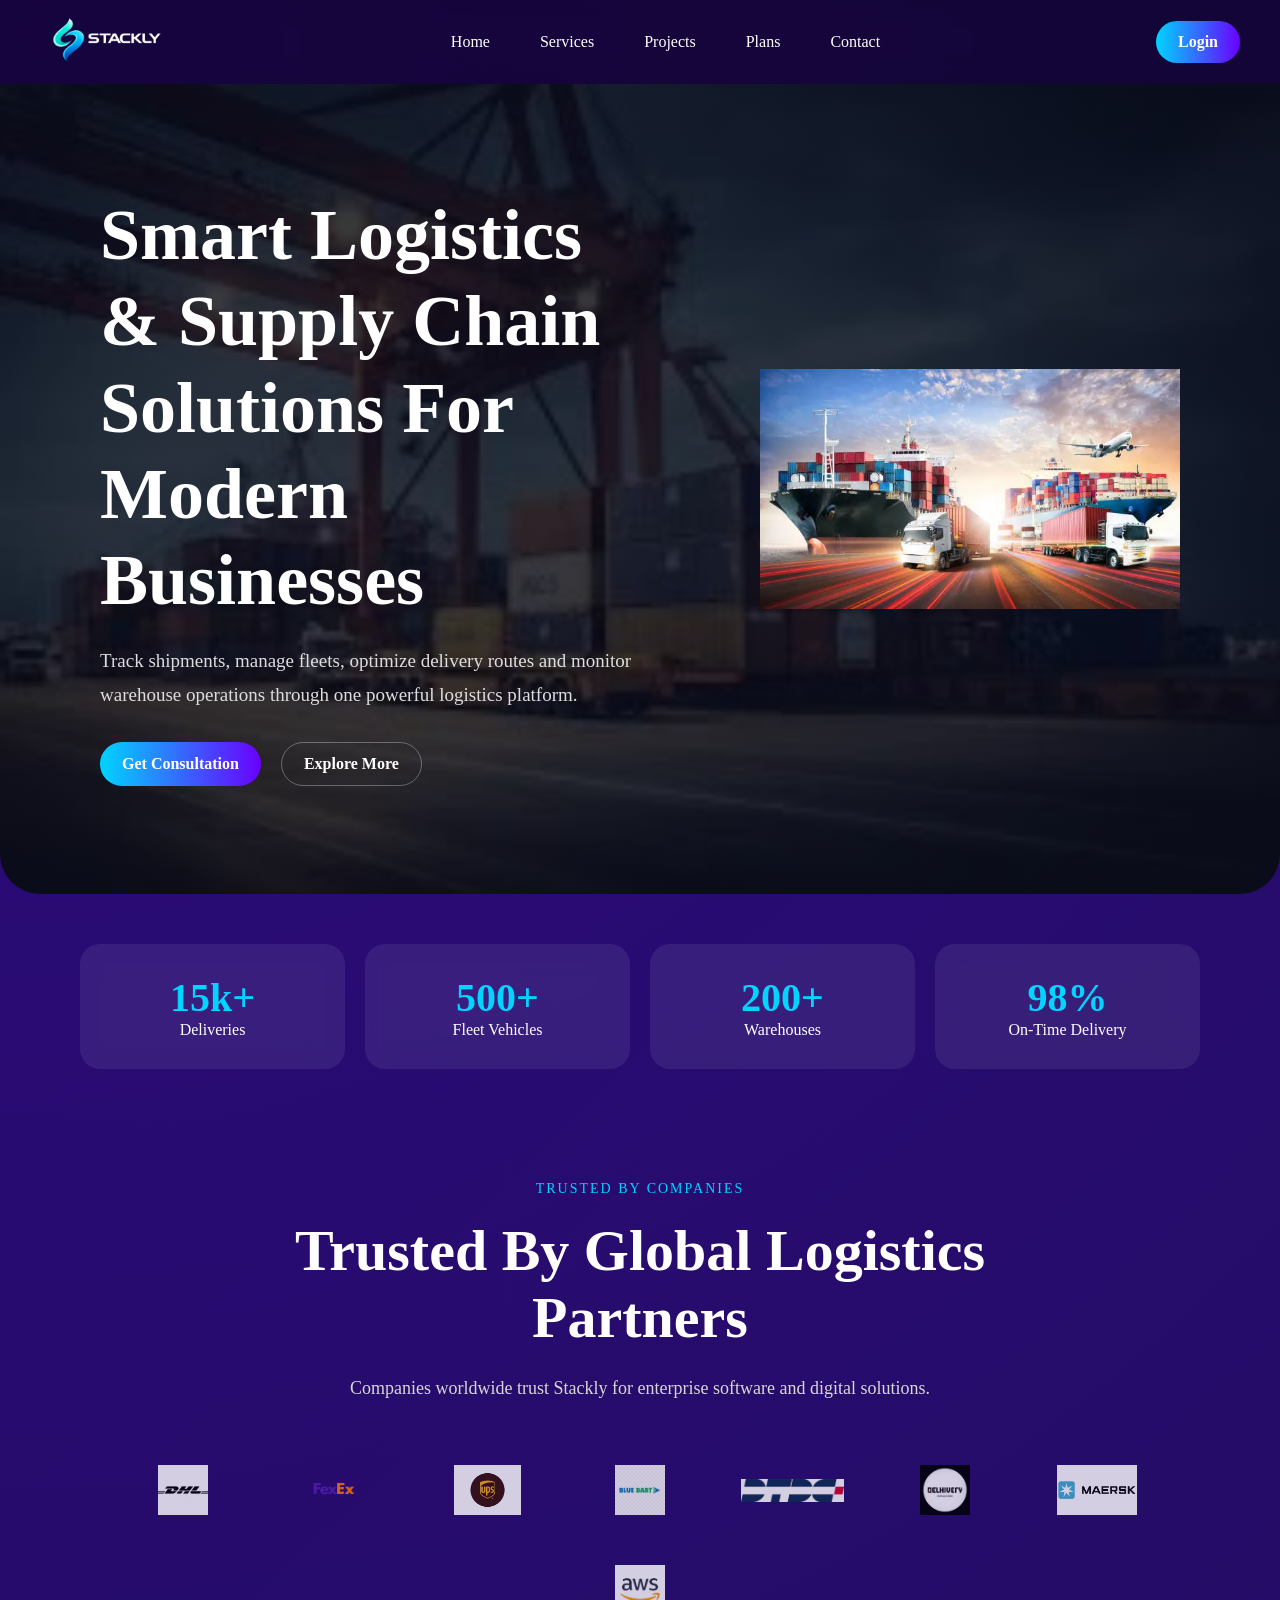
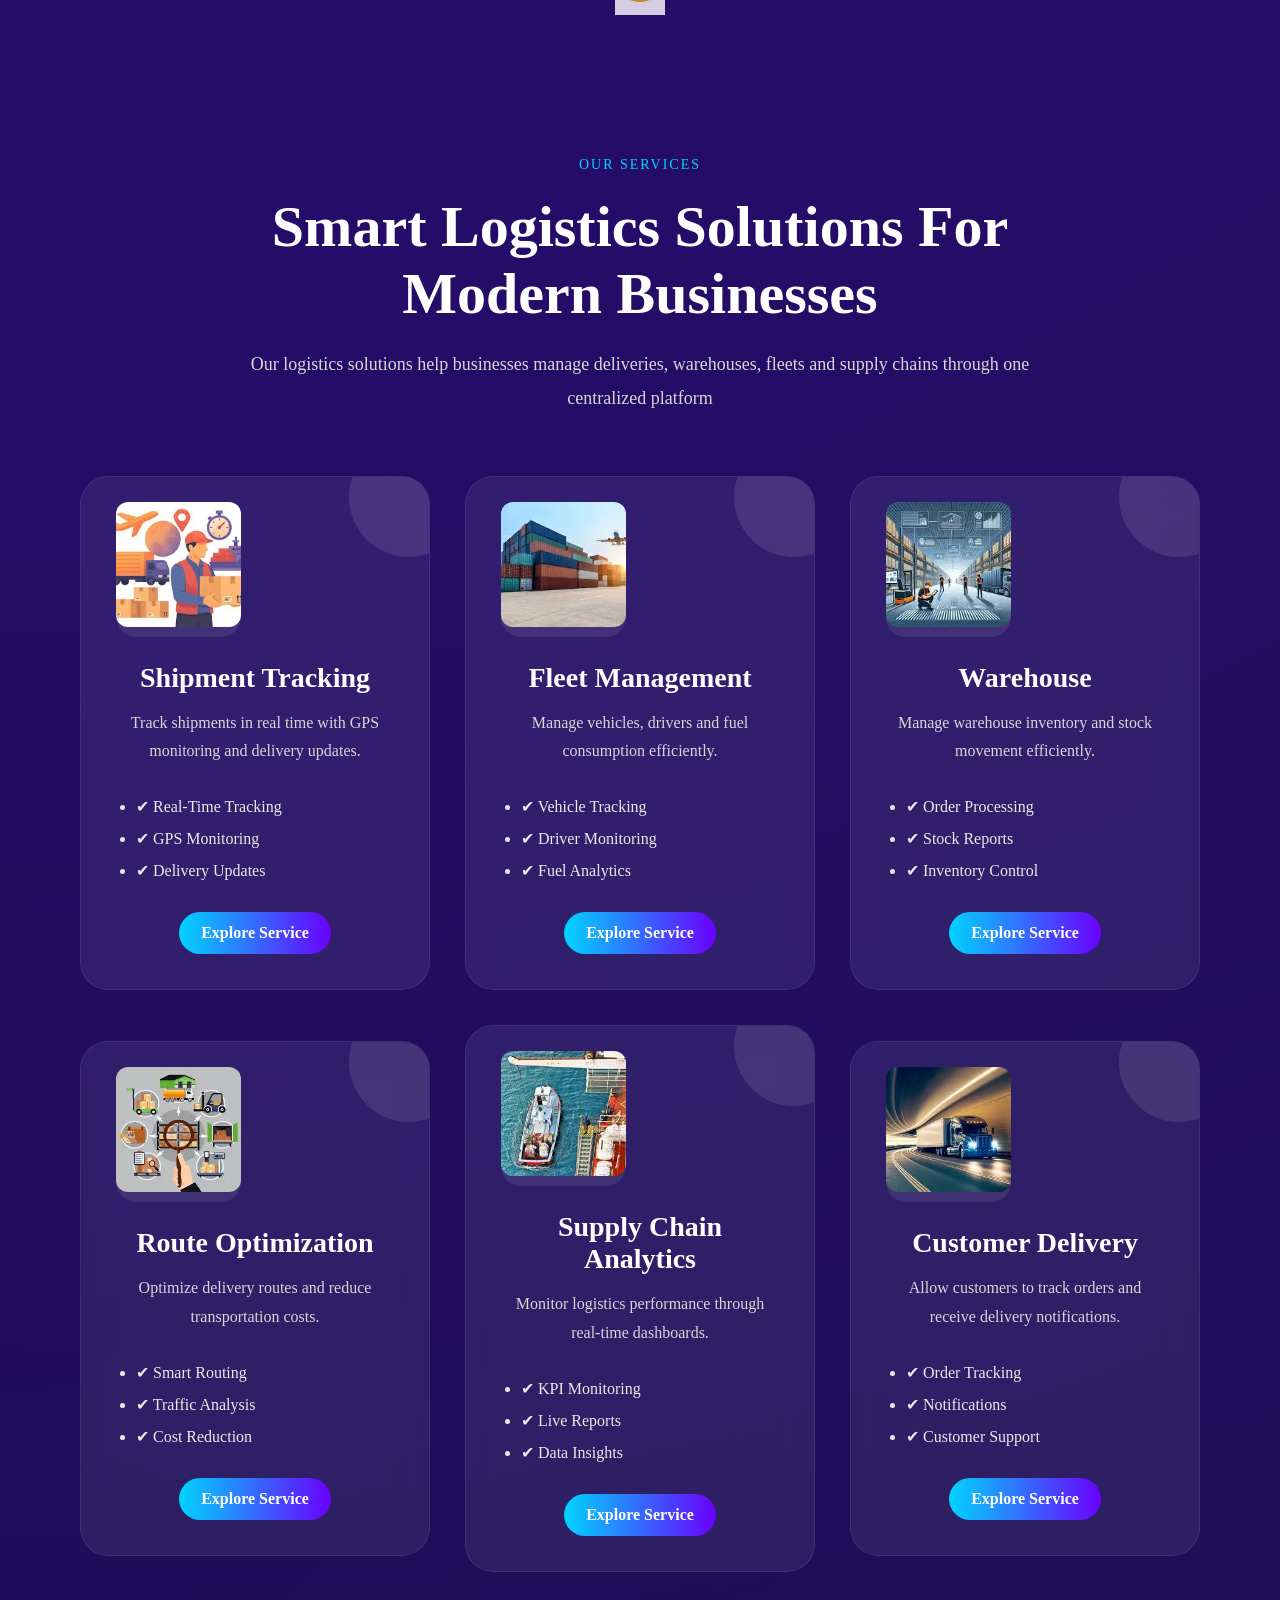
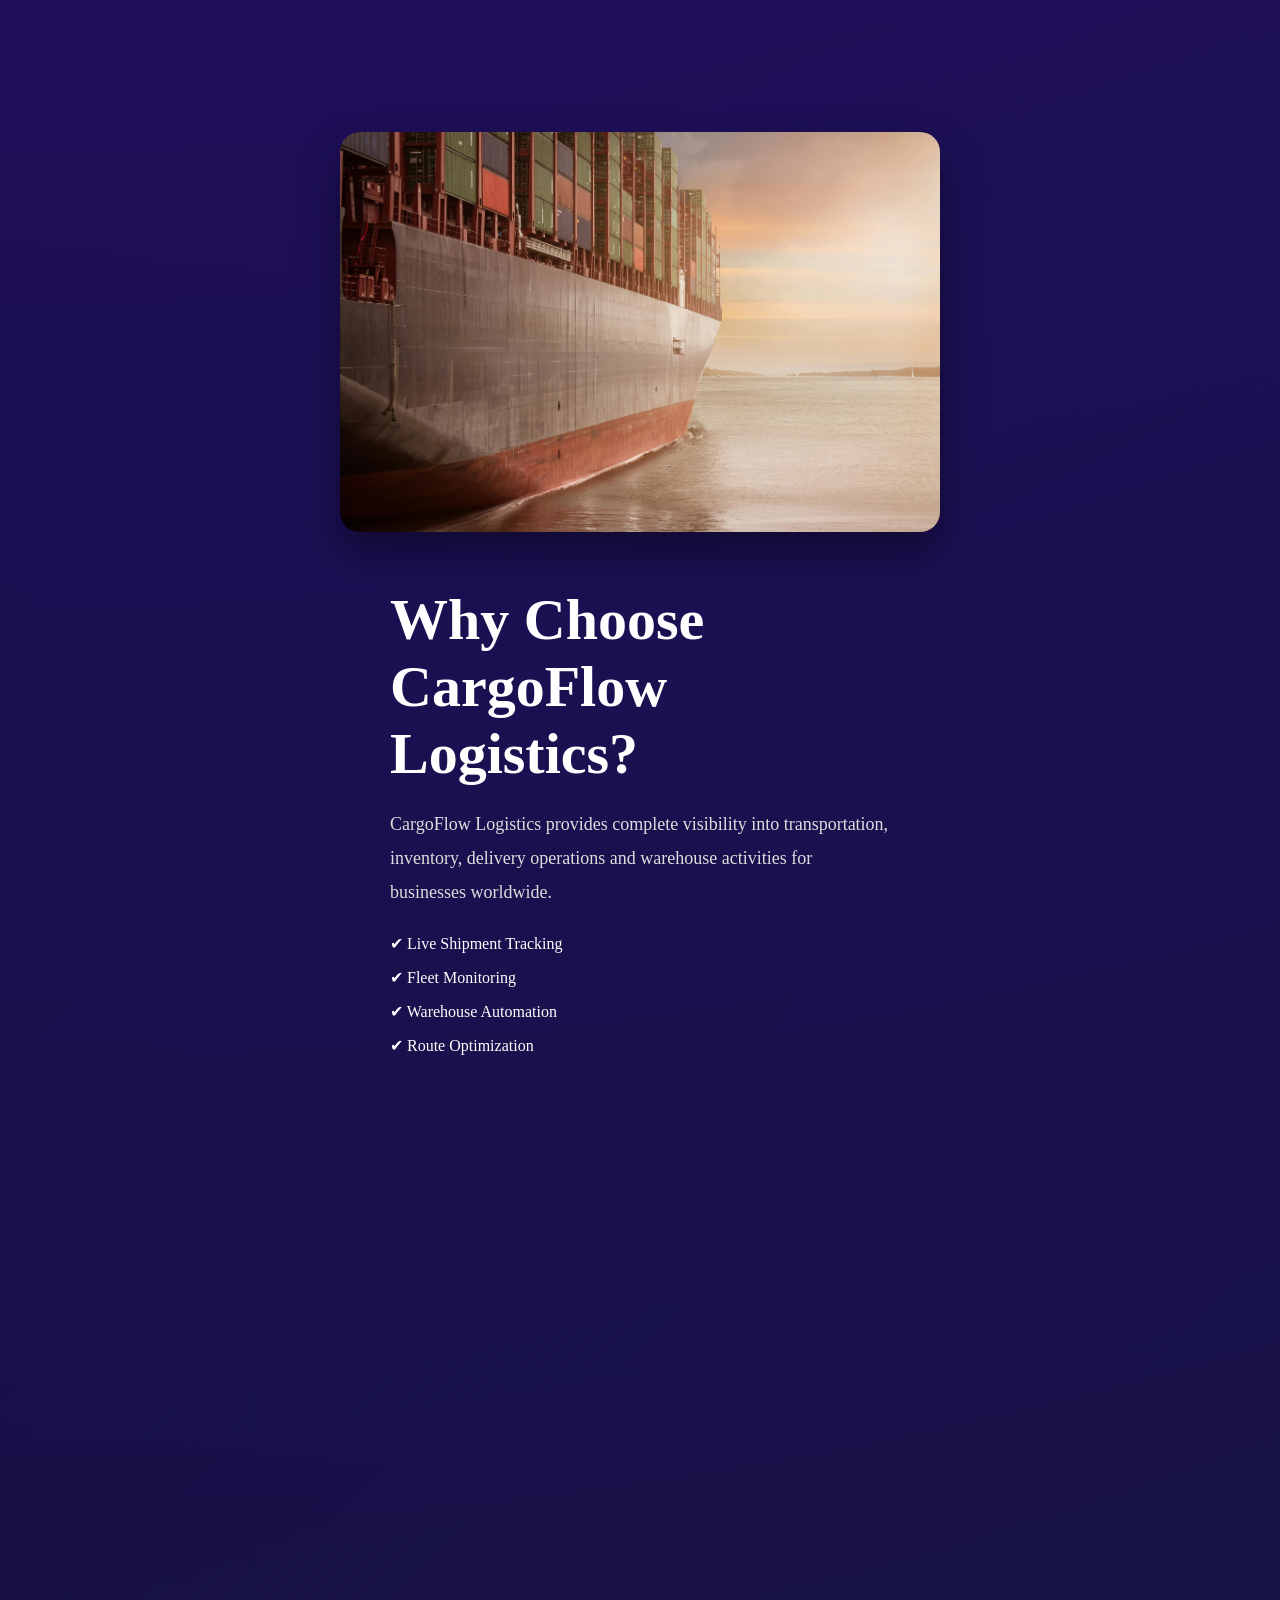
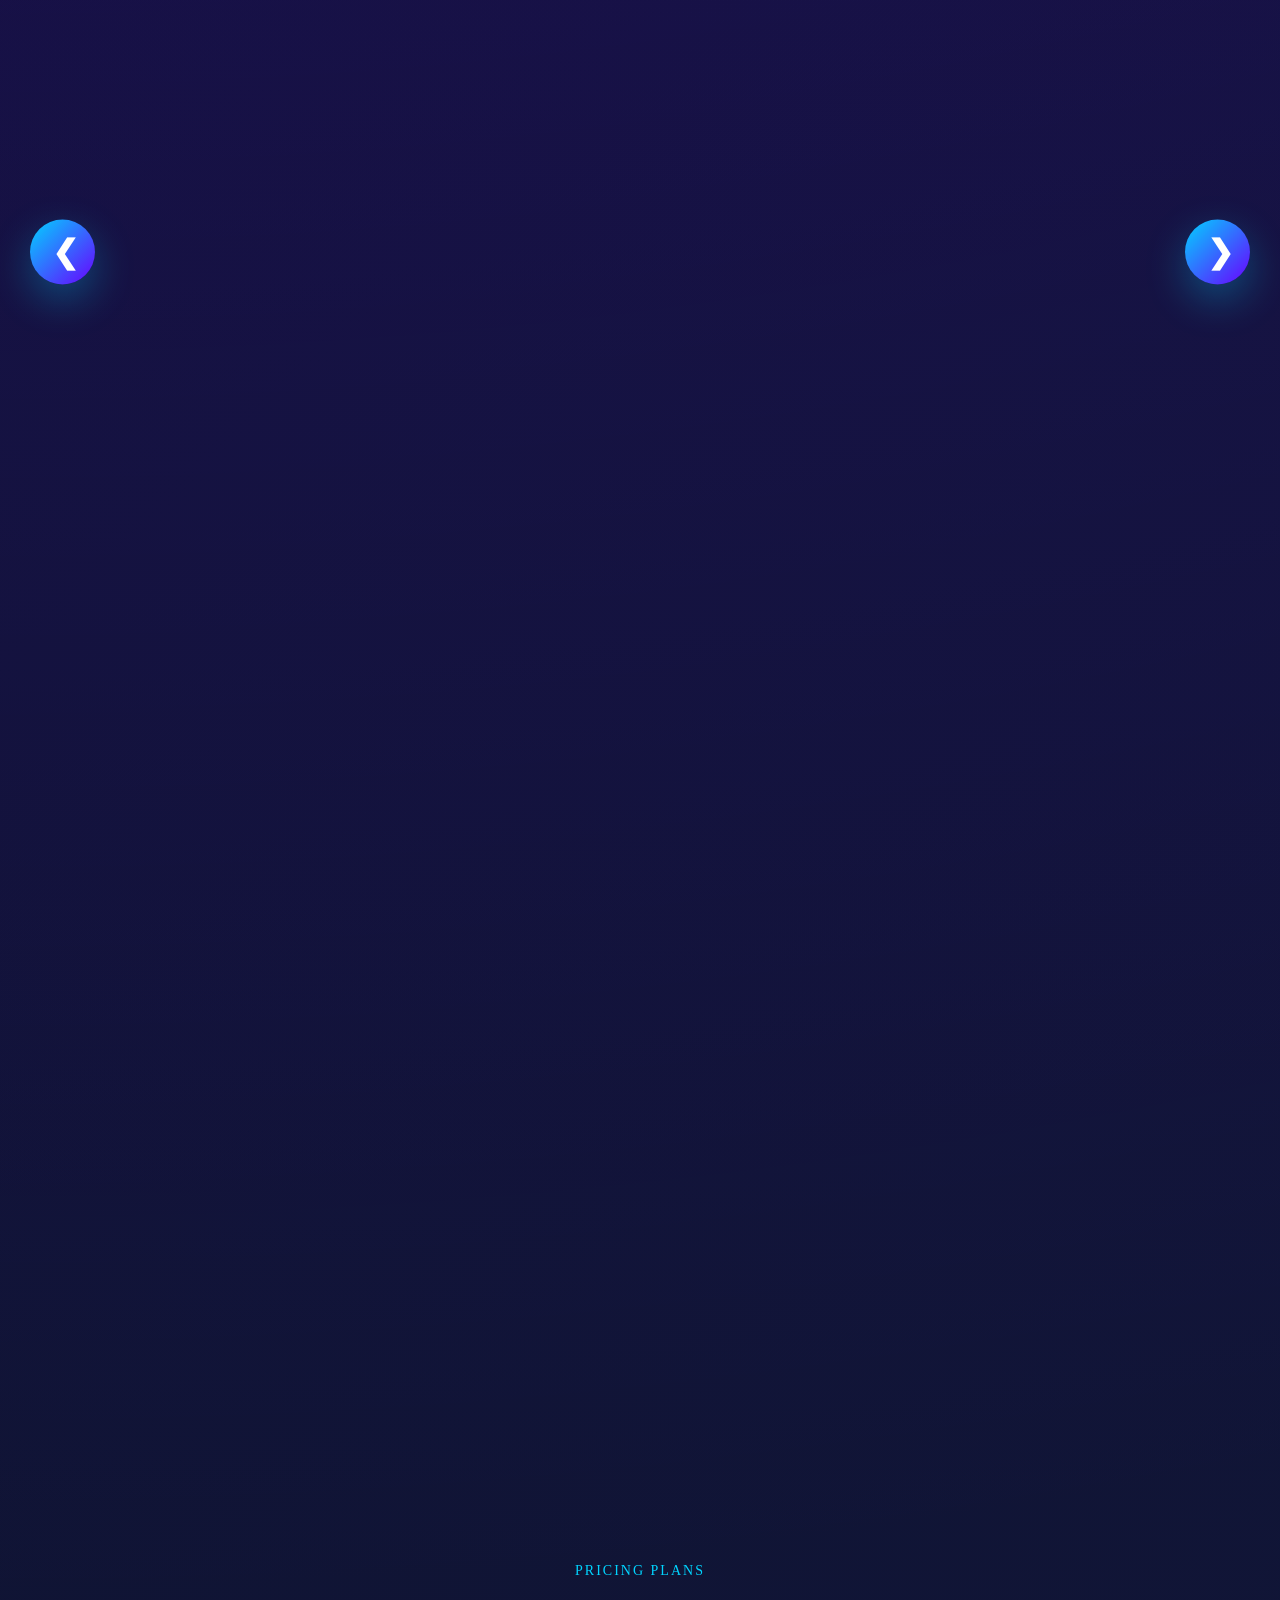
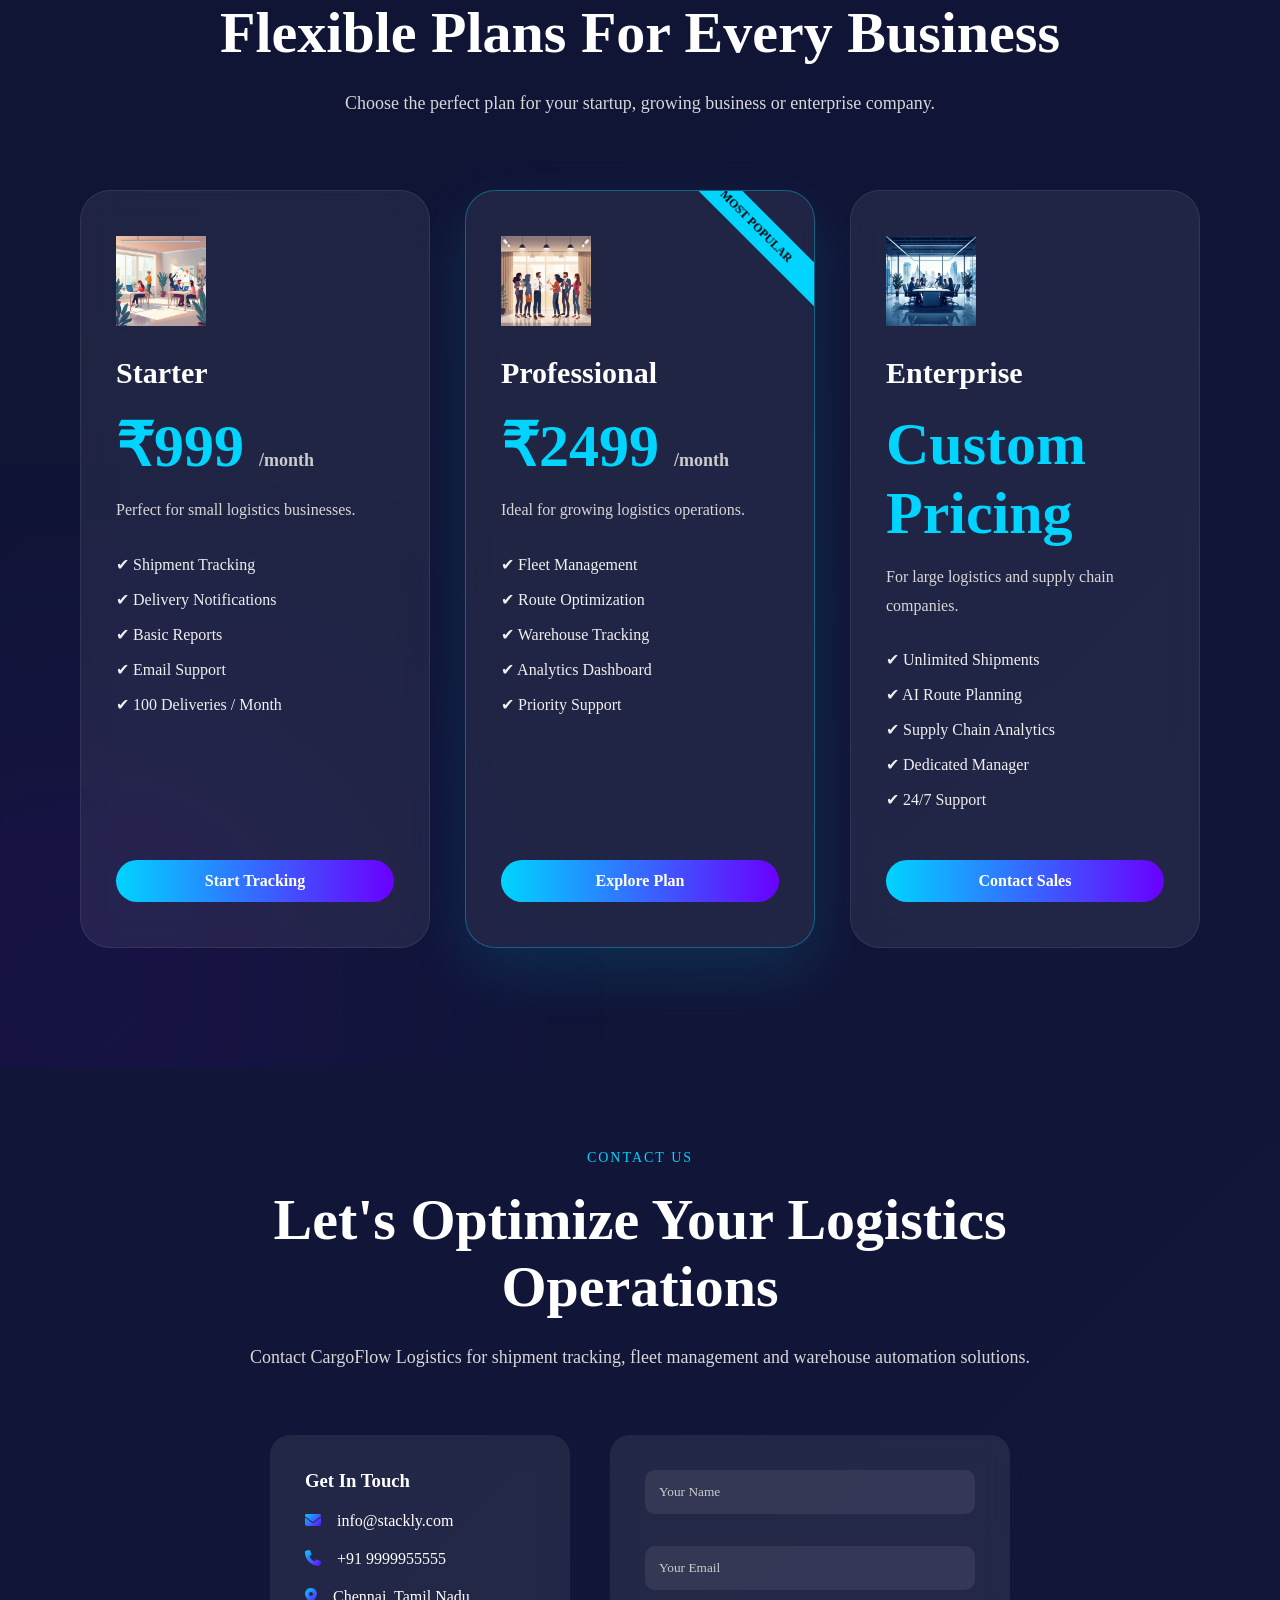
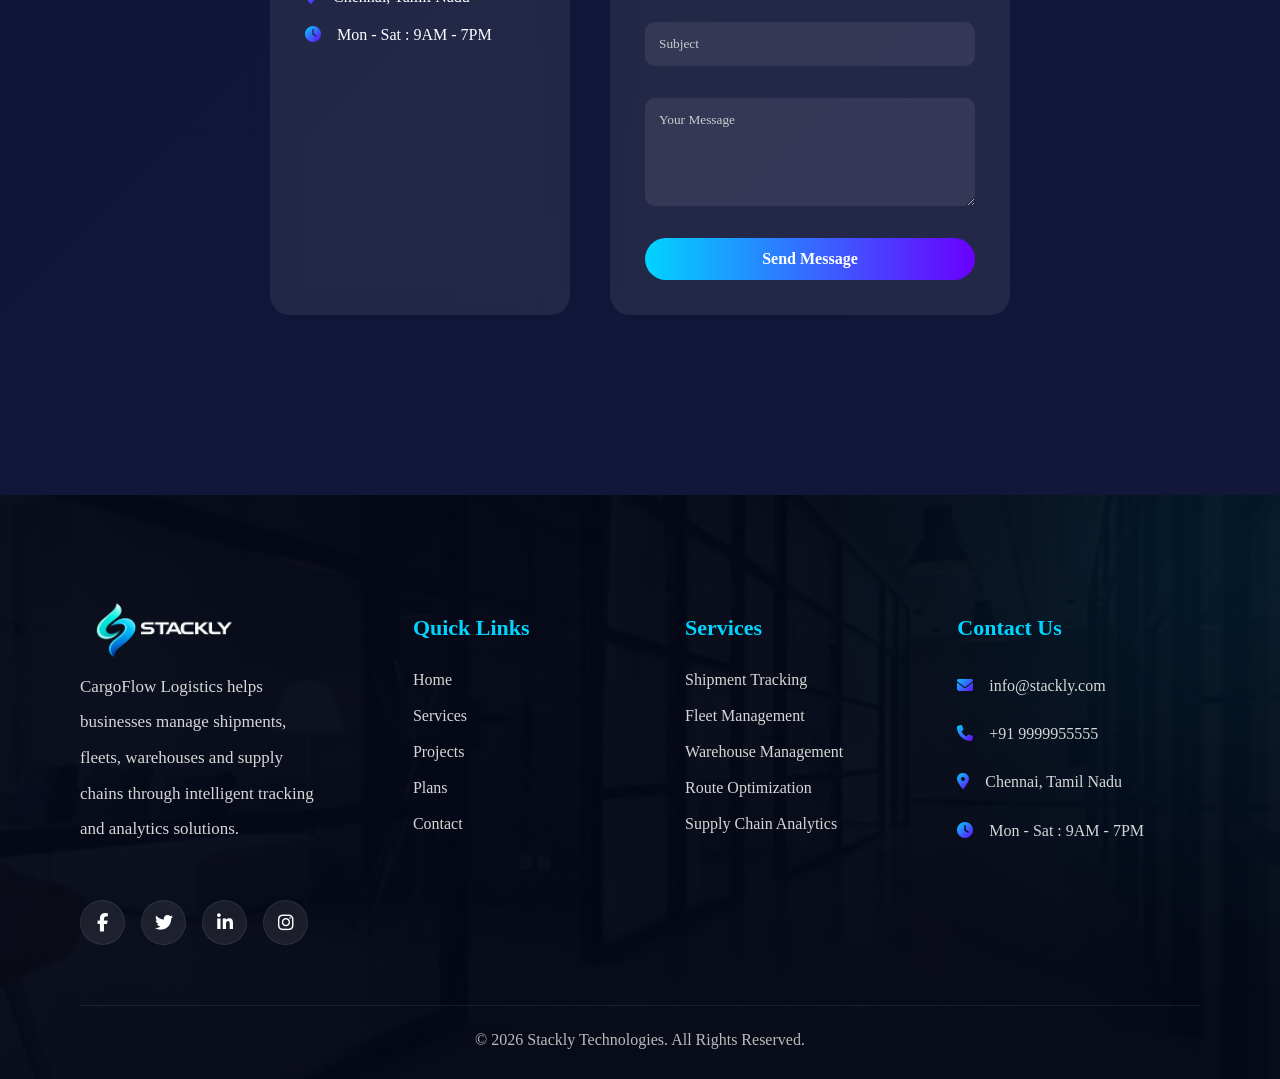
==== index.html @ b300a857 "Initial commit" ====
<!DOCTYPE html>
<html lang="en">
<head>
<meta charset="UTF-8">
<meta name="viewport" content="width=device-width, initial-scale=1.0">
<title>Stackly Corporate</title>

<link rel="stylesheet" href="style.css">
<link rel="stylesheet"
href="https://cdnjs.cloudflare.com/ajax/libs/font-awesome/6.5.1/css/all.min.css">
</head>

<body>

  <!-- HEADER -->
   <!-- HEADER -->
<header>

  <!-- LOGO -->
  <div class="logo">

    <a href="index.html">

      <div class="logo">
  <img src="./Assest/stacklylogo (1).webp">
</div>

    </a>

  </div>

  <!-- DESKTOP NAV -->
  <nav class="nav-center">

    <a href="#home">Home</a>

    <a href="404.html">Services</a>

    <a href="404.html">Projects</a>

    <a href="404.html">Plans</a>

    <a href="404.html">Contact</a>

  </nav>

  <!-- LOGIN -->
   <a href="404.html">
  <button>Login</button>
</a>
  <!-- <button onclick="window.location.href='signin.html'">
    Login
  </button> -->

  <!-- MOBILE MENU ICON -->
  <div class="menu-toggle" onclick="openMenu()">

    ☰

  </div>

</header>

<!-- MOBILE SIDEBAR -->
<div class="mobile-menu" id="mobileMenu">

  <!-- CLOSE -->
  <div class="close-btn"
  onclick="closeMenu()">
    ✕
  </div>

  <a href="#home" onclick="closeMenu()">
    Home
  </a>

  <a href="404.html">
    Services
  </a>

  <a href="404.html">
    Projects
  </a>

  <a href="404.html">
    Plans
  </a>

  <a href="404.html">
    Contact
  </a>

  <button onclick="window.location.href='404.html'">
    Login
</button>

</div>

<section class="hero" id="home">

  <div class="hero-text fade">

   <h1>
Smart Logistics & Supply Chain Solutions
For Modern Businesses
</h1>

    <p>
Track shipments, manage fleets,
optimize delivery routes and monitor
warehouse operations through one
powerful logistics platform.
</p>

    <div class="hero-buttons">

      <button onclick="go404()">
  Get Consultation
</button>

      <button class="secondary-btn"
      onclick="go404()">
        Explore More
      </button>

    </div>

  </div>

  <img class="hero-image fade"
  src="./Assest/hero final.webp">

</section>

<!-- STATS -->
<section class="stats fade">

  <div class="stat-box">
    <h2>15k+</h2>
    <p>Deliveries</p>
  </div>

  <div class="stat-box">
    <h2>500+</h2>
    <p>Fleet Vehicles</p>
  </div>

  <div class="stat-box">
    <h2>200+</h2>
    <p>Warehouses</p>
  </div>

  <div class="stat-box">
    <h2>98%</h2>
    <p>On-Time Delivery</p>
  </div>

</section>

<!-- BRANDS -->
<!-- TRUSTED COMPANIES -->
<section class="brands fade">

  <div class="section-title">

    <span>TRUSTED BY COMPANIES</span>

    <h2>
      Trusted By Global Logistics Partners
    </h2>

    <p>
      Companies worldwide trust Stackly
      for enterprise software and digital solutions.
    </p>

  </div>

  <div class="brand-logos">

    <img src="./Assest/DHL.webp">

    <img src="./Assest/fedex.webp">

    <img src="./Assest/ups.webp">

    <img src="./Assest/blue dart.webp">

    <img src="./Assest/DTDC.webp">

  <img src="./Assest/Delhivery.webp">

  <img src="./Assest/Maersk.webp">

  <img src="./Assest/amazon.webp">

  <!-- <img src="./Assest/github-icon-1[1].webp"> -->

  </div>

</section>

<!-- SERVICES -->
<section class="features" id="services">

  <div class="section-title fade">

    <span>OUR SERVICES</span>

    <h2>
      Smart Logistics Solutions For Modern Businesses
    </h2>

    <p>
      Our logistics solutions help businesses manage
deliveries, warehouses, fleets and supply chains
through one centralized platform
    </p>

  </div>

  <div class="cards">

    <!-- CARD 1 -->
    <div class="card fade">

      <div class="service-icon">
        <img src="./Assest/ao88posp89heyrq42fzu.webp">
      </div>

      <h3>Shipment Tracking</h3>

      <p>
        Track shipments in real time with
GPS monitoring and delivery updates.
      </p>

      <ul>
        <li>✔ Real-Time Tracking</li>
        <li>✔ GPS Monitoring</li>
        <li>✔ Delivery Updates</li>
      </ul>

      <button onclick="go404()">
        Explore Service
      </button>

    </div>

    <!-- CARD 2 -->
    <div class="card fade">

      <div class="service-icon">
        <img src="./Assest/mnpiff9sgajfflud3q0y.webp">
      </div>

      <h3>Fleet Management</h3>

      <p>
         Manage vehicles, drivers and fuel
consumption efficiently.
      </p>

      <ul>
        <li>✔ Vehicle Tracking</li>
        <li>✔ Driver Monitoring</li>
        <li>✔ Fuel Analytics</li>
      </ul>

      <button onclick="go404()">
        Explore Service
      </button>

    </div>

    <!-- CARD 3 -->
    <div class="card fade">

      <div class="service-icon">
        <img src="./Assest/xeinhsmh1jaswntqqh1a.webp">
      </div>

      <h3>Warehouse</h3>

      <p>
        Manage warehouse inventory and
stock movement efficiently.
      </p>

      <ul>
        <li>✔ Order Processing</li>
        <li>✔ Stock Reports</li>
        <li>✔ Inventory Control</li>
      </ul>

      <button onclick="go404()">
        Explore Service
      </button>

    </div>

    <!-- CARD 4 -->
    <div class="card fade">

      <div class="service-icon">
        <img src="./Assest/hero1.webp">
      </div>

      <h3>Route Optimization</h3>

      <p>
        Optimize delivery routes and reduce
transportation costs.
      </p>

      <ul>
        <li>✔ Smart Routing</li>
        <li>✔ Traffic Analysis</li>
        <li>✔ Cost Reduction</li>
      </ul>

      <button onclick="go404()">
        Explore Service
      </button>

    </div>

    <!-- CARD 5 -->
    <div class="card fade">

      <div class="service-icon">
        <img src="./Assest/jemwevzfqmk4dp1dl3ra.webp">
      </div>

      <h3>Supply Chain Analytics </h3>

      <p>
        Monitor logistics performance
through real-time dashboards.
      </p>

      <ul>
        <li>✔ KPI Monitoring</li>
        <li>✔ Live Reports</li>
        <li>✔ Data Insights</li>
      </ul>

      <button onclick="go404()">
        Explore Service
      </button>

    </div>

    <!-- CARD 6 -->
    <div class="card fade">

      <div class="service-icon">
        <img src="./Assest/jhwhcll2f9n97yaexb5d.webp">
      </div>

      <h3>Customer Delivery</h3>

      <p>
        Allow customers to track orders
and receive delivery notifications.
      </p>

      <ul>
        <li>✔ Order Tracking</li>
        <li>✔ Notifications</li>
        <li>✔ Customer Support</li>
      </ul>

      <button onclick="go404()">
        Explore Service
      </button>

    </div>

  </div>

</section>

<!-- ABOUT -->
<section class="about fade">

  <div class="about-image">

    <img src="./Assest/c97nbycngfzlmlazxp1w.webp">

  </div>

  <div class="about-content">

    <h2>Why Choose CargoFlow Logistics?</h2>


    <p>
      CargoFlow Logistics provides complete
visibility into transportation, inventory,
delivery operations and warehouse activities
for businesses worldwide.
    </p>

    <div class="about-points">

      <div>✔ Live Shipment Tracking</div>
      <div>✔ Fleet Monitoring</div>
      <div>✔ Warehouse Automation</div>
      <div>✔ Route Optimization</div>

    </div>

  </div>

</section>

<!-- PROJECTS -->
<!-- PROJECTS -->
<section class="gallery" id="projects">

  <div class="section-title fade">

    <span>OUR PROJECTS</span>

    <h2>
      Smart Logistics Management Solutions
    </h2>

    <p>
      Explore enterprise-grade applications,
      SaaS systems and modern business platforms
      developed by Stackly.
    </p>

  </div>

  <!-- SLIDER -->
  <div class="project-slider">

    <!-- LEFT BUTTON -->
    <button class="slide-btn left"
    onclick="moveSlide(-1)">
      ❮
    </button>

    <!-- PROJECT WRAPPER -->
    <div class="project-container">

      <div class="project-track" id="projectTrack">

        <!-- CARD 1 -->
        <div class="project-card fade">

          <img src="./Assest/truck tracking.webp">

          <div class="project-content">

            <span>Tracking</span>

            <h3>Smart Shipment Tracking</h3>

            <p>
              Real-time shipment tracking with
GPS monitoring and notifications.
            </p>

            <button onclick="go404()">
  Explore Solution
</button>

          </div>

        </div>

        <!-- CARD 2 -->
        <div class="project-card fade">

          <img src="./Assest/shaah-shahidh--subrrYxv8A-unsplash.webp">

          <div class="project-content">

            <span>Fleet</span>

            <h3>Smart Fleet Management</h3>

            <p>
              Monitor vehicles, drivers and
fuel consumption.
            </p>

            <button onclick="go404()">
  Explore Solution
</button>

          </div>

        </div>

        <!-- CARD 3 -->
        <div class="project-card fade">

          <img src="./Assest/mt565e36pjmx04xtz3hi.webp">

          <div class="project-content">

            <span>Warehouse</span>

            <h3>Warehouse Operations Hub</h3>

            <p>
               Manage inventory and warehouse
operations efficiently.
            </p>

            <button onclick="go404()">
  Explore Solution
</button>

          </div>

        </div>

        <div class="project-card fade">

          <img src="./Assest/supply.webp">

          <div class="project-content">

            <span>Supply Chain</span>

            <h3>Supply Chain Analytics</h3>

            <p>
             Business intelligence dashboard
for logistics operations.
            </p>

            <button onclick="go404()">
  Explore Solution
</button>

          </div>

        </div>
        <!-- CARD 4 -->
        <div class="project-card fade">

          <img src="./Assest/delivery.webp">

          <div class="project-content">

            <span>Delivery</span>

            <h3>Last Mile Delivery Hub</h3>

            <p>
              Track parcel delivery and optimize
delivery performance.
            </p>

            <button onclick="go404()">
  Explore Solution
</button>

          </div>

        </div>

        <!-- CARD 6 -->
        <div class="project-card fade">

          <img src="./Assest/route opti.webp">

          <div class="project-content">

            <span>Optimization</span>

            <h3>Route Optimization Hub</h3>

            <p>
              AI-powered route planning and
delivery optimization system.
            </p>

            <button onclick="go404()">
  Explore Solution
</button>

          </div>

        </div>

        <!-- CARD 7 -->
        <!-- <div class="project-card fade">

          <img src="./Assest/photo-1504384308090-c894fdcc538d_11zon.webp">

          <div class="project-content">

            <span>Startup</span>

            <h3>Startup SaaS Platform</h3>

            <p>
              Cloud-based SaaS application with
    subscription management and customer engagement tools.
            </p>

            <button onclick="go404()">
              View Project
            </button>

          </div>

        </div> -->

        <!-- CARD 8 -->
        <!-- <div class="project-card fade">

          <img src="./Assest/photo-1451187580459-43490279c0fa_11zon.webp">

          <div class="project-content">

            <span>Technology</span>

            <h3>AI Cloud Platform</h3>

            <p>
              AI AI cloud platform enabling automation,
    predictive analytics and enterprise data processing.
            </p>

            <button onclick="go404()">
              View Project
            </button>

          </div>

        </div> -->

      </div>

    </div>

    <!-- RIGHT BUTTON -->
    <button class="slide-btn right"
    onclick="moveSlide(1)">
      ❯
    </button>

  </div>

</section>

<!-- TESTIMONIAL -->
<!-- TESTIMONIAL -->
<section class="testimonial fade">

  <div class="testimonial-title">

    <span>CLIENT REVIEWS</span>

    <h2>
      What Our Logistics Clients Say
    </h2>

    <p>
      Logistics companies rely on CargoFlow
to improve delivery efficiency,
warehouse operations and fleet management.
    </p>

  </div>

  <div class="testimonial-wrapper">

    <!-- CARD 1 -->
    <div class="testimonial-card-modern">

      <div class="quote-icon">
        ❝
      </div>

      <p>
        CargoFlow helped us track shipments
in real time and improve delivery
accuracy across multiple locations.
      </p>

      <div class="client-info">

        <img src="./Assest/32[1].webp">

        <div>

          <h4>Arun Kumar<h4>

          <span>Transport Manager</span>

        </div>

      </div>

    </div>

    <!-- CARD 2 -->
    <div class="testimonial-card-modern active-card">

      <div class="quote-icon">
        ❝
      </div>

      <p>
        The fleet monitoring dashboard helped us
reduce fuel costs and improve driver productivity.
      </p>

      <div class="client-info">

        <img src="./Assest/44[1].webp">

        <div>

          <h4>Priya Sharma</h4>

          <span>Warehouse Supervisor</span>

        </div>

      </div>

    </div>

    <!-- CARD 3 -->
    <div class="testimonial-card-modern">

      <div class="quote-icon">
        ❝
      </div>

      <p>
        Warehouse automation features helped us
manage inventory faster and reduce errors.
      </p>

      <div class="client-info">

        <img src="./Assest/51[1].webp">

        <div>

          <h4>Ravi Kumar</h4>

          <span>Supply Chain Director</span>

        </div>

      </div>

    </div>

  </div>

</section>

<!-- PRICING -->
<section class="pricing" id="plans">

  <div class="pricing-title fade">

    <span>PRICING PLANS</span>

    <h2>
      Flexible Plans For Every Business
    </h2>

    <p>
      Choose the perfect plan for your startup,
      growing business or enterprise company.
    </p>

  </div>

  <div class="pricing-wrapper">

    <!-- STARTER -->
    <div class="pricing-card fade">

      <div class="plan-image">

        <img src="./Assest/Starter business concept image, entry-level business tier, startup or beginner workplace setting.webp">

      </div>

      <h3>Starter</h3>

      <h1>
        ₹999
        <span>/month</span>
      </h1>

      <p class="plan-desc">
        Perfect for small logistics businesses.
      </p>

      <ul>

        <li>✔ Shipment Tracking</li>

        <li>✔ Delivery Notifications</li>

        <li>✔ Basic Reports</li>

        <li>✔ Email Support</li>

        <li>✔ 100 Deliveries / Month</li>

      </ul>

      <button onclick="go404()">
        Start Tracking
      </button>

    </div>

    <!-- PROFESSIONAL -->
    <div class="pricing-card featured-plan fade">

      <div class="popular-badge">
        MOST POPULAR
      </div>

      <div class="plan-image">

        <img src="./Assest/Professional business concept image, mid-level business tier, professional workplace setting.webp">

      </div>

      <h3>Professional</h3>

      <h1>
        ₹2499
        <span>/month</span>
      </h1>

      <p class="plan-desc">
        Ideal for growing logistics operations.
      </p>

      <ul>

        <li>✔ Fleet Management</li>

        <li>✔ Route Optimization</li>

        <li>✔ Warehouse Tracking</li>

        <li>✔ Analytics Dashboard</li>

        <li>✔ Priority Support</li>

      </ul>

      <button onclick="go404()">
        Explore Plan
      </button>

    </div>

    <!-- ENTERPRISE -->
    <div class="pricing-card fade">

      <div class="plan-image">

        <img src="./Assest/Enterprise business concept image, corporate professional setting, high-level business tier.webp">

      </div>

      <h3>Enterprise</h3>

      <h1>
        Custom Pricing
      </h1>

      <p class="plan-desc">
        For large logistics and supply chain companies.
      </p>

      <ul>

        <li>✔ Unlimited Shipments</li>

        <li>✔ AI Route Planning</li>

        <li>✔ Supply Chain Analytics</li>

        <li>✔ Dedicated Manager</li>

        <li>✔ 24/7 Support</li>

      </ul>

      <button onclick="go404()">
        Contact Sales
      </button>

    </div>

  </div>

</section>
<!-- CONTACT -->
<section class="contact fade" id="contact">

  <div class="section-title">

    <span>CONTACT US</span>

    <h2>
      Let's Optimize Your Logistics Operations
    </h2>

    <p>
      Contact CargoFlow Logistics for shipment tracking,
fleet management and warehouse automation solutions.
    </p>

  </div>

  <div class="contact-container">

    <!-- INFO -->
    <div class="contact-info">

      <h3>Get In Touch</h3>

      <p>
  <i class="fa-solid fa-envelope footer-contact-icon"></i>
  info@stackly.com
</p>

<p>
  <i class="fa-solid fa-phone footer-contact-icon"></i>
  +91 9999955555
</p>

<p>
  <i class="fa-solid fa-location-dot footer-contact-icon"></i>
  Chennai, Tamil Nadu
</p>

<p>
  <i class="fa-solid fa-clock footer-contact-icon"></i>
  Mon - Sat : 9AM - 7PM
</p>

    </div>

    <!-- FORM -->
    <div class="contact-form">

      <!-- NAME -->
      <input
      type="text"
      id="contactName"
      placeholder="Your Name">

      <small class="contact-error"
      id="nameError"></small>

      <!-- EMAIL -->
      <input
      type="email"
      id="contactEmail"
      placeholder="Your Email">

      <small class="contact-error"
      id="emailError"></small>

      <!-- SUBJECT -->
      <input
      type="text"
      id="contactSubject"
      placeholder="Subject">

      <small class="contact-error"
      id="subjectError"></small>

      <!-- MESSAGE -->
      <textarea
      rows="5"
      id="contactMessage"
      placeholder="Your Message"></textarea>

      <small class="contact-error"
      id="messageError"></small>

      <!-- BUTTON -->
      <button onclick="validateContact()">
        Send Message
      </button>

    </div>

  </div>

</section>

<!-- FOOTER -->
<!-- FOOTER -->
<footer class="footer">

  <div class="footer-top">

    <!-- COMPANY -->
    <div class="footer-box">

      <!-- LOGO -->
      <a href="index.html">

        <img
        src="./Assest/stacklylogo (1).webp"
        class="footer-logo">

      </a>

      <p>
        CargoFlow Logistics helps businesses manage
shipments, fleets, warehouses and supply chains
through intelligent tracking and analytics solutions.
      </p>

      <!-- SOCIAL -->
<div class="social-icons">

  <a href="404.html">
    <i class="fab fa-facebook-f"></i>
  </a>

  <a href="404.html">
    <i class="fab fa-twitter"></i>
  </a>

  <a href="404.html">
    <i class="fab fa-linkedin-in"></i>
  </a>

  <a href="404.html">
    <i class="fab fa-instagram"></i>
  </a>

</div>

    </div>

    <!-- QUICK LINKS -->
    <div class="footer-box">

      <h3>Quick Links</h3>

      <ul>

        <li>
          <a href="index.html">
            Home
          </a>
        </li>

        <li>
          <a href="404.html">
            Services
          </a>
        </li>

        <li>
          <a href="404.html">
            Projects
          </a>
        </li>

        <li>
          <a href="404.html">
            Plans
          </a>
        </li>

        <li>
          <a href="404.html">
            Contact
          </a>
        </li>

      </ul>

    </div>

    <!-- SERVICES -->
    <div class="footer-box">

      <h3>Services</h3>

      <ul>

        <li>
          <a href="404.html">
            Shipment Tracking
          </a>
        </li>

        <li>
          <a href="404.html">
            Fleet Management
          </a>
        </li>

        <li>
          <a href="404.html">
            Warehouse Management
          </a>
        </li>

        <li>
          <a href="404.html">
            Route Optimization
          </a>
        </li>

        <li>
          <a href="404.html">
            Supply Chain Analytics
          </a>
        </li>

      </ul>

    </div>

    <!-- CONTACT -->
    <div class="footer-box">

      <h3>Contact Us</h3>

      <p>
  <i class="fa-solid fa-envelope footer-contact-icon"></i>
  info@stackly.com
</p>

<p>
  <i class="fa-solid fa-phone footer-contact-icon"></i>
  +91 9999955555
</p>

<p>
  <i class="fa-solid fa-location-dot footer-contact-icon"></i>
  Chennai, Tamil Nadu
</p>

<p>
  <i class="fa-solid fa-clock footer-contact-icon"></i>
  Mon - Sat : 9AM - 7PM
</p>

    </div>

  </div>

  <!-- BOTTOM -->
  <div class="footer-bottom">

    <p>
      © 2026 Stackly Technologies.
      All Rights Reserved.
    </p>

  </div>

</footer>

<script>

/* CONSULT */
function start(){
  alert("Consultation request sent!");
}

/* 404 */
function go404(){
  window.location.href = "404.html";
}

/* FADE */
const faders =
document.querySelectorAll('.fade');

const observer =
new IntersectionObserver(entries=>{

  entries.forEach(entry=>{

    if(entry.isIntersecting){

      entry.target.classList.add('show');

    }

  });

},{threshold:0.2});

faders.forEach(el=>observer.observe(el));

/* ======================= */
/* PROJECT SLIDER */
/* ======================= */

/* ========================= */
/* PREMIUM PROJECT SLIDER */
/* ========================= */

const track =
document.getElementById("projectTrack");

const cards =
document.querySelectorAll(".project-card");

let currentIndex = 0;

function getVisibleCards(){

  if(window.innerWidth <= 768){

    return 1;

  }else if(window.innerWidth <= 1024){

    return 2;

  }else{

    return 3;
  }
}

function moveSlide(direction){

  const visibleCards =
  getVisibleCards();

  const cardWidth =
  cards[0].offsetWidth + 25;

  currentIndex += direction;

  const maxIndex =
  cards.length - visibleCards;

  if(currentIndex < 0){

    currentIndex = maxIndex;
  }

  if(currentIndex > maxIndex){

    currentIndex = 0;
  }

  track.style.transform =
  `translateX(-${currentIndex * cardWidth}px)`;
}

/* AUTO SLIDE */
setInterval(()=>{

  moveSlide(1);

},4000);

/* CONTACT VALIDATION */
function validateContact(){

  let name =
  document.getElementById("contactName").value.trim();

  let email =
  document.getElementById("contactEmail").value.trim();

  let subject =
  document.getElementById("contactSubject").value.trim();

  let message =
  document.getElementById("contactMessage").value.trim();

  let valid = true;

  /* CLEAR */
  document.getElementById("nameError").innerText = "";
  document.getElementById("emailError").innerText = "";
  document.getElementById("subjectError").innerText = "";
  document.getElementById("messageError").innerText = "";

  /* NAME */
  if(name === ""){

    document.getElementById("nameError")
    .innerText = "Name is required";

    valid = false;
  }

  /* EMAIL */
  let emailPattern =
  /^[^ ]+@[^ ]+\.[a-z]{2,3}$/;

  if(!email.match(emailPattern)){

    document.getElementById("emailError")
    .innerText = "Enter valid email";

    valid = false;
  }

  /* SUBJECT */
  if(subject === ""){

    document.getElementById("subjectError")
    .innerText = "Subject is required";

    valid = false;
  }

  /* MESSAGE */
  if(message.length < 10){

    document.getElementById("messageError")
    .innerText =
    "Message must be at least 10 characters";

    valid = false;
  }

  /* SUCCESS */
  if(valid){

    window.location.href =
    "404.html";
  }

}

/* MOBILE MENU */

function openMenu(){

  document
  .getElementById("mobileMenu")
  .classList.add("active");
}

function closeMenu(){

  document
  .getElementById("mobileMenu")
  .classList.remove("active");
}

</script>

</body>
</html>
---- style.css ----
*{
    margin:0;
    padding:0;
    box-sizing:border-box;
}

html,
body{
    overflow-x:hidden;
}

*{
  margin:0;
  padding:0;
  box-sizing:border-box;
  font-family:'Segoe UI';
}

html{
  scroll-behavior:smooth;
}

/* BODY */
body{
  overflow-x:hidden;
  color:white;

  background:
  radial-gradient(circle at top left,
  rgba(98,0,255,0.4), transparent 35%),

  radial-gradient(circle at bottom right,
  rgba(0,212,255,0.3), transparent 35%),

  linear-gradient(135deg,#0b0f2a,#1a1f4c);

  background-size:200% 200%;
  animation:bgMove 12s ease infinite;
}

/* HEADER */
header{
  position:sticky;
  top:0;
  z-index:1000;

  display:grid;
  grid-template-columns:auto 1fr auto;
  align-items:center;

  padding:8px 40px;

  background:rgba(0,0,0,0.5);
  backdrop-filter:blur(10px);
}

/* LOGO */
/* HEADER LOGO */
.logo img{

  width:135px;

  height:64px;

  object-fit:cover;

  transition:0.4s;
}

/* HOVER */
.logo img:hover{

  transform:scale(1.05);
}

/* NAVBAR */
.nav-center{
  display:flex;
  justify-content:center;
  gap:50px;
}

.nav-center a{
  text-decoration:none;
  color:white;
  transition:0.3s;
}

.nav-center a:hover{
  color:#00d4ff;
}

/* BUTTON */
button{
  padding:12px 22px;
  border:none;
  border-radius:30px;
  background:linear-gradient(90deg,#00d4ff,#6a00ff);
  color:white;
  cursor:pointer;
  transition:0.4s;
  font-weight:bold;
}

button:hover{
  transform:translateY(-3px);
  box-shadow:0 10px 25px rgba(0,212,255,0.3);
}

/* HERO */
.hero{
  min-height:90vh;

  display:flex;
  justify-content:space-between;
  align-items:center;

  padding:100px;

  background:
  linear-gradient(rgba(5,8,22,0.8),
  rgba(5,8,22,0.8)),

  url('./Assest/hero.webp');

  background-size:cover;
  background-position:center;

  border-radius:0 0 40px 40px;
}

/* HERO TEXT */
.hero-text{
  width:50%;
}

.hero-text h1{
  font-size:65px;
  line-height:1.2;
}

.hero-text p{
  margin-top:20px;
  color:#ddd;
  line-height:1.8;
}

/* HERO BUTTONS */
.hero-buttons{
  margin-top:30px;
  display:flex;
  gap:20px;
}

.secondary-btn{
  background:transparent;
  border:1px solid rgba(255,255,255,0.3);
}

/* HERO IMAGE */
.hero-image{
  width:350px;
  animation:floatImage 5s ease-in-out infinite;
}

/* STATS */
.stats{
  display:grid;
  grid-template-columns:repeat(4,1fr);
  gap:20px;

  padding:50px 80px;
}

.stat-box{
  background:rgba(255,255,255,0.08);
  backdrop-filter:blur(12px);

  padding:30px;
  border-radius:20px;
  text-align:center;

  transition:0.4s;
}

.stat-box:hover{
  transform:translateY(-10px);
}

.stat-box h2{
  font-size:40px;
  color:#00d4ff;
}

/* BRANDS */

/* ========================= */
/* BRAND LOGOS */
/* ========================= */

.brand-logos{

  margin-top:50px;

  display:grid;

  grid-template-columns:
  repeat(auto-fit,minmax(180px,1fr));

  gap:30px;
}

/* BRAND BOX */

/* ========================= */
/* BRAND LOGOS */
/* ========================= */

.brands{
  padding:100px 80px;

  text-align:center;
}

/* LOGO WRAPPER */
.brand-logos{

  margin-top:60px;

  display:flex;

  justify-content:center;
  align-items:center;

  gap:70px;

  flex-wrap:wrap;
}

/* LOGOS */
.brand-logos img{

  width:120px;
  height:50px;

  object-fit:contain;

  opacity:1;

  transition:0.4s;

  filter:none;
}
/* HOVER */
.brand-logos img:hover{

  filter:
  grayscale(0%)
  brightness(1);

  opacity:1;

  transform:
  translateY(-6px)
  scale(1.08);
}

/* MOBILE */
@media(max-width:900px){

  .brands{
    padding:80px 25px;
  }

  .brand-logos{
    gap:35px;
  }

  .brand-logos img{
    width:90px;
  }

}
.brand-box{

  background:
  rgba(255,255,255,0.06);

  border:
  1px solid rgba(255,255,255,0.08);

  backdrop-filter:blur(12px);

  border-radius:25px;

  padding:25px;

  text-align:center;

  transition:0.4s;

  overflow:hidden;

  position:relative;
}

/* HOVER */
.brand-box:hover{

  transform:
  translateY(-10px);

  box-shadow:
  0 20px 40px rgba(0,0,0,0.2);
}

/* IMAGE */
.brand-box img{

  width:100%;
  height:100px;

  object-fit:cover;

  border-radius:16px;

  margin-bottom:18px;

  transition:0.5s;
}

/* ZOOM */
.brand-box:hover img{

  transform:scale(1.08);
}

/* TEXT */
.brand-box span{

  color:white;

  font-size:18px;
  font-weight:600;
}
.brands{
  padding:60px 80px;
  text-align:center;
}

.brands h2{
  font-size:40px;
}

.brand-logos{
  margin-top:40px;

  display:flex;
  justify-content:center;
  gap:50px;
  flex-wrap:wrap;
}

.brand-logos img{
  width:70px;
  opacity:0.8;
  transition:0.4s;
}

.brand-logos img:hover{
  transform:scale(1.2);
  opacity:1;
}

/* SERVICES */
.features{
  padding:80px;
  text-align:center;
}

.features h2{
  font-size:42px;
}

.service-desc{
  margin:20px auto 50px;
  max-width:700px;
  color:#ddd;
}

/* CARDS */
.cards{
  display:flex;
  justify-content:center;
  gap:25px;
  flex-wrap:wrap;
}

.card{
  width:300px;

  background:rgba(255,255,255,0.08);
  backdrop-filter:blur(12px);

  border-radius:20px;
  padding:30px;

  transition:0.4s;
  position:relative;
  overflow:hidden;
}

.card:hover{
  transform:translateY(-10px);
}

.card::before{
  content:"";

  position:absolute;
  width:120px;
  height:120px;

  background:rgba(255,255,255,0.1);

  border-radius:50%;

  top:-40px;
  right:-40px;
}

.card img{
  width:70px;
  margin-bottom:20px;
}

.card h3{
  margin-bottom:15px;
}

.card ul{
  text-align:left;
  margin:20px 0;
  line-height:2;
  padding-left:20px;
}

/* ABOUT */
.about{
  padding:80px;

  display:flex;
  justify-content:center;
  align-items:center;
  gap:50px;

  flex-wrap:wrap;
}

.about-image img{
  width:450px;
  border-radius:25px;

  box-shadow:0 20px 40px rgba(0,0,0,0.4);
}

.about-content{
  width:500px;
}

.about-content h2{
  font-size:42px;
  margin-bottom:20px;
}

.about-content p{
  color:#ddd;
  line-height:1.9;
}

.about-points{
  margin-top:25px;

  display:grid;
  gap:15px;
}

/* PROJECT */
.gallery{
  padding:80px;
  text-align:center;
}

.gallery h2{
  font-size:42px;
}

/* SLIDER */
.slider{
  display:flex;
  align-items:center;
  justify-content:center;
  margin-top:40px;
}

.project-wrapper{
  width:930px;
  overflow:hidden;
}

.project-cards{
  display:flex;
  transition:0.5s;
}

/* PROJECT CARD */
/* .project-card{
  min-width:280px;

  margin:10px;

  background:white;
  color:black;

  border-radius:20px;
  overflow:hidden;

  transition:0.4s;
} */

.project-card:hover{
  transform:translateY(-10px);
}

.project-card img{
  width:100%;
  height:180px;
  object-fit:cover;
}

.project-card h3,
.project-card button{
  margin:15px;
}

/* ARROWS */
.arrow{
  width:50px;
  height:50px;

  border-radius:50%;
  border:none;

  background:#00d4ff;

  font-size:25px;
  cursor:pointer;
}

/* ========================= */
/* PREMIUM TESTIMONIAL */
/* ========================= */

.testimonial{
  padding:120px 80px;

  position:relative;
  overflow:hidden;
}

/* BG GLOW */
.testimonial::before{
  content:"";

  position:absolute;

  width:400px;
  height:400px;

  background:#00d4ff;

  border-radius:50%;

  filter:blur(140px);

  opacity:0.12;

  top:-100px;
  right:-120px;
}

/* TITLE */
.testimonial-title{
  text-align:center;
  max-width:850px;
  margin:auto auto 70px;

  position:relative;
  z-index:2;
}

.testimonial-title span{
  color:#00d4ff;

  letter-spacing:2px;
  font-size:14px;
}

.testimonial-title h2{
  font-size:58px;

  margin:20px 0;
}

.testimonial-title p{
  color:#d7d7d7;
  line-height:1.9;
}

/* WRAPPER */
.testimonial-wrapper{
  display:grid;
  grid-template-columns:repeat(auto-fit,minmax(320px,1fr));

  gap:35px;

  position:relative;
  z-index:2;
}

/* CARD */
.testimonial-card-modern{
  position:relative;

  background:rgba(255,255,255,0.07);

  backdrop-filter:blur(14px);

  border:1px solid rgba(255,255,255,0.08);

  border-radius:30px;

  padding:40px;

  transition:0.5s;

  overflow:hidden;
}

/* ACTIVE CARD */
.active-card{

  border:1px solid rgba(0,212,255,0.3);

  box-shadow:
  0 20px 50px rgba(0,212,255,0.12);
}

/* HOVER */
.testimonial-card-modern:hover{
  transform:translateY(-15px);
}

/* QUOTE */
.quote-icon{
  font-size:80px;

  color:#00d4ff;

  opacity:0.2;

  position:absolute;

  top:10px;
  right:25px;
}

/* TEXT */
.testimonial-card-modern p{
  color:#e5e5e5;

  line-height:2;

  margin-top:30px;

  position:relative;
  z-index:2;
}

/* CLIENT */
.client-info{
  display:flex;
  align-items:center;

  gap:15px;

  margin-top:35px;
}

/* IMAGE */
.client-info img{
  width:65px;
  height:65px;

  border-radius:50%;

  object-fit:cover;

  border:3px solid #00d4ff;
}

/* NAME */
.client-info h4{
  font-size:18px;
  margin-bottom:5px;
}

/* ROLE */
.client-info span{
  color:#00d4ff;
  font-size:14px;
}

/* MOBILE */
@media(max-width:900px){

  .testimonial{
    padding:90px 25px;
  }

  .testimonial-title h2{
    font-size:42px;
  }

}

/* PRICING */
/* ========================= */
/* PREMIUM PRICING */
/* ========================= */

.pricing{
  padding:120px 80px;

  position:relative;
  overflow:hidden;
}

/* GLOW */
.pricing::before{
  content:"";

  position:absolute;

  width:450px;
  height:450px;

  background:#6a00ff;

  border-radius:50%;

  filter:blur(160px);

  opacity:0.15;

  bottom:-150px;
  left:-150px;
}

/* TITLE */
.pricing-title{
  text-align:center;

  max-width:850px;

  margin:auto auto 70px;

  position:relative;
  z-index:2;
}

.pricing-title span{
  color:#00d4ff;

  font-size:14px;

  letter-spacing:2px;
}

.pricing-title h2{
  font-size:58px;

  margin:20px 0;
}

.pricing-title p{
  color:#d7d7d7;

  line-height:1.9;
}

/* WRAPPER */
.pricing-wrapper{
  display:grid;

  grid-template-columns:
  repeat(auto-fit,minmax(320px,1fr));

  gap:35px;

  position:relative;
  z-index:2;
}

/* CARD */
.pricing-card{

  position:relative;

  background:rgba(255,255,255,0.07);

  backdrop-filter:blur(14px);

  border:1px solid rgba(255,255,255,0.08);

  border-radius:30px;

  padding:45px 35px;

  transition:0.5s;

  overflow:hidden;

  display:flex;

  flex-direction:column;

  justify-content:space-between;

  min-height:720px;
}

.pricing-card:hover{
  transform:translateY(-15px);

  box-shadow:0 25px 50px rgba(0,0,0,0.2);
}

/* FEATURED */
.featured-plan{
  border:1px solid rgba(0,212,255,0.35);

  transform:translateY(-20px);

  box-shadow:0 25px 60px rgba(0,212,255,0.12);
}

/* BADGE */
.popular-badge{
  position:absolute;

  top:20px;
  right:-40px;

  background:#00d4ff;

  color:black;

  padding:8px 50px;

  font-size:12px;
  font-weight:bold;

  transform:rotate(45deg);
}

/* IMAGE */
.plan-image{
  width:90px;
  height:90px;

  display:flex;
  justify-content:center;
  align-items:center;

  border-radius:24px;

  background:rgba(255,255,255,0.08);

  margin-bottom:30px;
}

.plan-image img{
  width:103px;
}

/* PLAN */
.pricing-card h3{
  font-size:30px;
  margin-bottom:20px;
}

/* PRICE */
.pricing-card h1{
  font-size:60px;

  margin-bottom:15px;

  color:#00d4ff;
}

.pricing-card h1 span{
  font-size:18px;
  color:#ccc;
}

/* DESC */
.plan-desc{
  color:#d7d7d7;

  line-height:1.8;

  margin-bottom:30px;
}

/* LIST */
.pricing-card ul{
  list-style:none;

  margin-bottom:35px;
}

.pricing-card ul li{
  margin-bottom:16px;

  color:#f0f0f0;
}

/* BUTTON */
.pricing-card button{
  width:100%;
  margin-top:auto;
}

/* MOBILE */
@media(max-width:900px){

  .pricing{
    padding:90px 25px;
  }

  .pricing-title h2{
    font-size:42px;
  }

  .featured-plan{
    transform:none;
  }

}

/* CONTACT */
/* CONTACT ERRORS */
.contact-error{

  color:#ff6b6b;

  text-align:left;

  font-size:13px;

  margin-top:-8px;
  margin-bottom:10px;

  display:block;
}

/* CONTACT INPUT */
.contact-form input,
.contact-form textarea{

  background:
  rgba(255,255,255,0.08);

  color:white;

  border:
  1px solid rgba(255,255,255,0.08);
}

/* PLACEHOLDER */
.contact-form input::placeholder,
.contact-form textarea::placeholder{

  color:#ccc;
}
.contact{
  padding:80px;
  text-align:center;
}

.contact h2{
  font-size:42px;
}

.contact-container{
  margin-top:50px;

  display:flex;
  justify-content:center;
  gap:40px;
  flex-wrap:wrap;
}

.contact-info,
.contact-form{
  background:rgba(255,255,255,0.08);
  backdrop-filter:blur(12px);

  padding:35px;
  border-radius:20px;
}

.contact-info{
  width:300px;
  text-align:left;
}

.contact-info p{
  margin:20px 0;
}

.contact-form{
  width:400px;

  display:flex;
  flex-direction:column;
  gap:15px;
}

.contact-form input,
.contact-form textarea{
  padding:14px;

  border:none;
  border-radius:10px;

  outline:none;
}

/* FOOTER */
.footer{
  margin-top:100px;

  background:
  linear-gradient(rgba(4,8,22,0.96),
  rgba(4,8,22,0.96)),

  url('./Assest/photo-1497366754035-f200968a6e72_11zon.webp');

  background-size:cover;
  background-position:center;

  position:relative;

  padding:90px 80px 30px;

  overflow:hidden;
}

/* GLOW EFFECT */
.footer::before{
  content:"";

  position:absolute;

  width:350px;
  height:350px;

  background:#00d4ff;

  border-radius:50%;

  filter:blur(140px);

  opacity:0.18;

  top:-120px;
  right:-120px;
}

/* TOP */
.footer-top{

  position:relative;
  z-index:2;

  display:grid;

  grid-template-columns:
  1.3fr 1fr 1fr 1.1fr;

  gap:50px;

  align-items:flex-start;
}

/* BOX */
.footer-box{
  color:white;
    display:flex;

  flex-direction:column;

  justify-content:flex-start;
}

/* LOGO */
.footer-logo{

  width:135px;

  height:64px;

  object-fit:cover;

  display:block;
}

/* TEXT */
.footer-box p{
  color:#d7d7d7;
  line-height:1.9;
  margin-bottom:12px;
}

/* TITLE */
.footer-box h3{
  margin-bottom:25px;

  color:#00d4ff;

  font-size:24px;
}

/* LIST */
.footer-box ul{
  list-style:none;
}

.footer-box ul li{
  margin-bottom:16px;
}

/* LINKS */
.footer-box ul li a{
  color:#d7d7d7;
  text-decoration:none;

  transition:0.3s;
}

.footer-box ul li a:hover{
  color:#00d4ff;
  padding-left:6px;
}

/* SOCIAL */
.social-icons{
  margin-top:25px;

  display:flex;
  gap:15px;
}

/* ICONS */
.social-icons a{
  width:45px;
  height:45px;

  display:flex;
  justify-content:center;
  align-items:center;

  border-radius:50%;

  background:rgba(255,255,255,0.08);

  color:white;

  text-decoration:none;

  transition:0.4s;
}

.social-icons a:hover{
  transform:translateY(-5px);

  background:#00d4ff;
}

/* BOTTOM */
.footer-bottom{
  position:relative;
  z-index:2;

  text-align:center;

  margin-top:60px;
  padding-top:25px;

  border-top:1px solid rgba(255,255,255,0.08);
}

/* TEXT */
.footer-bottom p{
  color:#bbb;
}

/* MOBILE */
@media(max-width:900px){

  .footer{
    padding:70px 25px 25px;
  }

  .footer-top{
    gap:40px;
  }

}

/* ANIMATION */
.fade{
  opacity:0;
  transform:translateY(40px);
  transition:1s;
}

.show{
  opacity:1;
  transform:translateY(0);
}

/* FLOAT */
@keyframes floatImage{

  0%,100%{
    transform:translateY(0px);
  }

  50%{
    transform:translateY(-25px);
  }
}

/* BG ANIMATION */
@keyframes bgMove{

  0%{
    background-position:0% 50%;
  }

  50%{
    background-position:100% 50%;
  }

  100%{
    background-position:0% 50%;
  }
}

/* MOBILE */
@media(max-width:900px){

  .hero{
    flex-direction:column;
    text-align:center;
    padding:60px 20px;
  }

  .hero-text{
    width:100%;
  }

  .hero-buttons{
    justify-content:center;
  }

  .hero-image{
    width:250px;
    margin-top:40px;
  }

  .stats{
    grid-template-columns:repeat(2,1fr);
  }

  .project-wrapper{
    width:320px;
  }

  .nav-center{
    display:none;
  }
}

/* SECTION TITLE */
.section-title{
  text-align:center;
  max-width:800px;
  margin:auto auto 60px;
}

.section-title span{
  color:#00d4ff;
  letter-spacing:2px;
  font-size:14px;
}

.section-title h2{
  font-size:52px;
  margin:20px 0;
}

.section-title p{
  color:#d7d7d7;
  line-height:1.9;
}

/* SERVICE GRID */
.cards{
  display:grid;
  grid-template-columns:repeat(auto-fit,minmax(320px,1fr));
  gap:30px;
}

/* SERVICE CARD */
.card{
  background:rgba(255,255,255,0.07);

  backdrop-filter:blur(14px);

  border-radius:28px;

  padding:35px;

  transition:0.4s;

  border:1px solid rgba(255,255,255,0.08);
}

.card:hover{
  transform:translateY(-12px);
}

/* ICON */
.service-icon{
  width:125px;
  height:125px;

  display:flex;
  justify-content:center;
  align-items:center;

  border-radius:20px;

  background:rgba(255,255,255,0.08);

  margin-bottom:25px;
}

/* .service-icon img{
  width:42px;
} */

.service-icon img{
    width: 100%;
    height: 100%;
    object-fit: cover;
    border-radius: 12px;
}

/* CARD TEXT */
.card h3{
  margin-bottom:15px;
  font-size:28px;
}

.card p{
  color:#d7d7d7;
  line-height:1.8;
}

.card ul{
  margin:25px 0;
  line-height:2;
  color:#eaeaea;
}

/* PROJECT GRID */
.project-grid{
  display:grid;
  grid-template-columns:repeat(auto-fit,minmax(320px,1fr));
  gap:30px;
}

/* PROJECT CARD */
.project-card{
  min-width:350px;

  background:white;
  color:black;

  border-radius:28px;

  overflow:hidden;

  transition:0.5s;
}

.project-card:hover{
  transform:translateY(-12px);
  box-shadow:0 20px 40px rgba(0,0,0,0.25);
}

.project-card img{
  width:100%;
  height:250px;
  object-fit:cover;

  transition:0.5s;
}

.project-card:hover img{
  transform:scale(1.08);
}

/* BUTTONS */
/* .slide-btn{
  position:absolute;
  top:50%;
  transform:translateY(-50%);

  width:55px;
  height:55px;

  border:none;
  border-radius:50%;

  background:#00d4ff;
  color:white;

  font-size:28px;
  cursor:pointer;

  z-index:10;

  transition:0.4s;
} */

.slide-btn:hover{
  transform:translateY(-50%) scale(1.1);
}




/* MOBILE */
@media(max-width:900px){

  .project-card{
    min-width:300px;
  }

}

/* ========================= */
/* PROJECT SLIDER */
/* ========================= */

.project-slider{
  position:relative;
  margin-top:60px;
}

.project-container{
  overflow:hidden;
  width:100%;
}

.project-track{
  display:flex;
  gap:30px;
  transition:0.7s ease;
}

/* CARD */
.project-card{
  min-width:350px;

  background:white;
  color:black;

  border-radius:28px;

  overflow:hidden;

  transition:0.5s;

  box-shadow:0 15px 35px rgba(0,0,0,0.15);
}

.project-card:hover{
  transform:translateY(-12px);
}

.project-card img{
  width:100%;
  height:240px;
  object-fit:cover;

  transition:0.5s;
}

.project-card:hover img{
  transform:scale(1.08);
}

/* CONTENT */
.project-content{
  padding:25px;
}

.project-content span{
  color:#00a2ff;
  font-size:14px;
  letter-spacing:1px;
}

.project-content h3{
  margin:15px 0;
  font-size:28px;
}

.project-content p{
  line-height:1.8;
  color:#555;
  margin-bottom:20px;
}

/* BUTTONS */
/* BUTTONS */
.slide-btn{
  position:absolute;
  top:50%;
  transform:translateY(-50%);

  width:60px;
  height:60px;

  border:none;
  border-radius:50%;

  background:
  linear-gradient(
  135deg,
  #7f5cff,
  #5b8cff,
  #32c5ff);

  color:white;

  font-size:28px;

  cursor:pointer;

  z-index:10;

  transition:0.4s;

  box-shadow:
  0 10px 25px
  rgba(127,92,255,0.35);
}

.slide-btn:hover{

  transform:
  translateY(-50%)
  scale(1.12);

  box-shadow:
  0 14px 35px
  rgba(127,92,255,0.5);
}

.left{
  left:-10px;
}

.right{
  right:-10px;
}

/* MOBILE */
@media(max-width:900px){

  .project-card{
    min-width:300px;
  }

}

/* ===================================== */
/* RESPONSIVE DESIGN */
/* ===================================== */

/* GLOBAL RESPONSIVE */
img{
  max-width:100%;
  height:auto;
}

section{
  width:100%;
  overflow:hidden;
}

/* TEXT RESPONSIVE */
.hero-text h1{
  font-size:clamp(38px,6vw,72px);
}

.hero-text p{
  font-size:clamp(15px,2vw,19px);
}

.section-title h2,
.features h2,
.gallery h2,
.contact h2,
.about-content h2,
.pricing-title h2,
.testimonial-title h2{

  font-size:clamp(32px,5vw,58px);
}

.section-title p,
.about-content p,
.testimonial-title p,
.pricing-title p{

  font-size:clamp(14px,2vw,18px);
}

/* BUTTON */
button{
  font-size:clamp(14px,2vw,16px);
}

/* HERO IMAGE */
.hero-image{
  width:clamp(220px,40vw,420px);
}

/* ABOUT IMAGE */
.about-image img{
    width:100%;
    height:400px;
    object-fit:cover;
    border-radius:20px;
}

/* SERVICE ICON */
.service-icon{
  width:clamp(90px,10vw,125px);
  height:clamp(90px,10vw,125px);
}

/* .service-icon img{
  width:clamp(45px,5vw,72px);
} */

/* PROJECT CARD */
.project-card{
  min-width:clamp(280px,30vw,350px);
}

/* BRAND LOGO */
.brand-logos img{
  width:clamp(70px,8vw,120px);
}

/* CONTAINER WIDTH */
.hero,
.features,
.gallery,
.about,
.contact,
.pricing,
.testimonial,
.brands,
.footer{

  width:100%;
}

/* ===================================== */
/* TABLET */
/* ===================================== */

@media(max-width:1024px){

  header{
    padding:15px 25px;
  }

  .hero{
    padding:80px 40px;
    gap:40px;
  }

  .stats{
    grid-template-columns:repeat(2,1fr);
    padding:40px;
  }

  .about{
    padding:60px 40px;
  }

  .features,
  .gallery,
  .pricing,
  .testimonial,
  .contact{
    padding:70px 40px;
  }

  .footer{
    padding:70px 40px 30px;
  }

}

/* ===================================== */
/* MOBILE */
/* ===================================== */

@media(max-width:768px){

  /* HEADER */
  header{

    grid-template-columns:1fr auto;

    padding:15px 20px;
  }

  .nav-center{
    display:none;
  }

  .logo img{
    height:58px;
  }

  /* HERO */
  .hero{

    flex-direction:column;

    text-align:center;

    padding:70px 20px;

    min-height:auto;
  }

  .hero-text{
    width:100%;
  }

  .hero-buttons{

    justify-content:center;

    flex-wrap:wrap;
  }

  .hero-image{
    margin-top:40px;
  }

  /* STATS */
  .stats{

    grid-template-columns:1fr;

    padding:30px 20px;
  }

  /* SERVICES */
  .features{
    padding:70px 20px;
  }

  .cards{

    grid-template-columns:1fr;
  }

  .card{
    width:100%;
  }

  /* ABOUT */
  .about{

    flex-direction:column;

    padding:70px 20px;

    text-align:center;
  }

  .about-content{
    width:100%;
  }

  /* PROJECT */
  .gallery{
    padding:70px 20px;
  }

  .project-card{
    min-width:85vw;
  }

  .slide-btn{

    width:48px;
    height:48px;

    font-size:22px;
  }

  .left{
    left:0;
  }

  .right{
    right:0;
  }

  /* TESTIMONIAL */
  .testimonial{
    padding:70px 20px;
  }

  .testimonial-wrapper{
    grid-template-columns:1fr;
  }

  /* PRICING */
  .pricing{
    padding:70px 20px;
  }

  .pricing-wrapper{
    grid-template-columns:1fr;
  }

  /* CONTACT */
  .contact{
    padding:70px 20px;
  }

  .contact-container{
    flex-direction:column;
  }

  .contact-info,
  .contact-form{
    width:100%;
  }

  /* FOOTER */
  .footer{
    padding:70px 20px 30px;
  }

  .footer-top{
    grid-template-columns:1fr;
  }

  /* BRANDS */
  .brand-logos{
    gap:25px;
  }

}

/* ===================================== */
/* SMALL MOBILE */
/* ===================================== */

@media(max-width:480px){

  .hero-text h1{
    line-height:1.3;
  }

  .hero-buttons{
    flex-direction:column;
  }

  button{
    width:100%;
  }

  .section-title{
    margin-bottom:40px;
  }

  .pricing-card,
  .testimonial-card-modern,
  .card{
    padding:25px;
  }

  .project-content h3{
    font-size:24px;
  }

}

/* ========================= */
/* MOBILE MENU */
/* ========================= */

/* MENU ICON */
.menu-toggle{

  display:none;

  font-size:34px;

  cursor:pointer;

  color:white;
}

/* SIDEBAR */
.mobile-menu{

  position:fixed;

  top:0;
  right:-100%;

  width:280px;
  height:100vh;

  background:
  rgba(8,12,30,0.98);

  backdrop-filter:blur(18px);

  z-index:2000;

  display:flex;

  flex-direction:column;

  padding:100px 30px;

  gap:25px;

  transition:0.5s;
}

/* ACTIVE */
.mobile-menu.active{

  right:0;
}

/* LINKS */
.mobile-menu a{

  color:white;

  text-decoration:none;

  font-size:20px;

  padding:14px 18px;

  border-radius:12px;

  transition:0.3s;
}

/* HOVER */
.mobile-menu a:hover{

  background:
  rgba(255,255,255,0.08);

  color:#00d4ff;
}

/* BUTTON */
.mobile-menu button{

  margin-top:20px;
}

/* CLOSE */
.close-btn{

  position:absolute;

  top:25px;
  right:30px;

  font-size:34px;

  cursor:pointer;

  color:white;
}

/* MOBILE */
@media(max-width:900px){

  .nav-center{
    display:none;
  }

  header button{
    display:none;
  }

  .menu-toggle{
    display:block;
  }

  header{

    grid-template-columns:
    auto auto;

    justify-content:space-between;
  }

}

/* ========================= */
/* SERVICE CARD CENTER FIX */
/* ========================= */

.features{

  width:100%;

  display:flex;

  flex-direction:column;

  align-items:center;
}

/* CARD CONTAINER */
.cards{

  width:100%;

  max-width:1400px;

  margin:auto;

  display:grid;

  grid-template-columns:
  repeat(auto-fit,minmax(320px,1fr));

  justify-content:center;

  align-items:stretch;

  gap:35px;
}

/* CARD */
.card{

  width:100%;

  max-width:380px;

  margin:auto;
}

/* ================================= */
/* PREMIUM PROJECT SLIDER */
/* ================================= */

.gallery{

  padding:80px 20px;

  overflow:hidden;

  position:relative;
}

/* SLIDER */
.project-slider{

  position:relative;

  width:100%;

  margin-top:60px;
}

/* CONTAINER */
.project-container{

  width:100%;

  overflow:hidden;

  border-radius:30px;
}

/* TRACK */
.project-track{

  display:flex;

  gap:25px;

  transition:0.7s ease;

  will-change:transform;
}

/* CARD */
.project-card{

  min-width:calc(33.33% - 18px);

  background:white;

  color:black;

  border-radius:30px;

  overflow:hidden;

  position:relative;

  transition:0.5s;

  box-shadow:
  0 20px 45px rgba(0,0,0,0.18);
}

/* HOVER */
.project-card:hover{

  transform:
  translateY(-15px)
  scale(1.02);
}

/* IMAGE */
.project-card img{

  width:100%;
  height:240px;

  object-fit:cover;

  transition:0.6s;
}

.project-card:hover img{

  transform:scale(1.08);
}

/* CONTENT */
.project-content{

  padding:30px;
}

.project-content span{

  color:#00a2ff;

  font-size:14px;

  letter-spacing:1px;

  font-weight:600;
}

.project-content h3{

  margin:16px 0;

  font-size:34px;

  line-height:1.3;
}

.project-content p{

  color:#555;

  line-height:1.8;

  margin-bottom:25px;
}

/* BUTTON */
.project-content button{

  width:100%;
}

/* ARROWS */
.slide-btn{

  position:absolute;

  top:50%;

  transform:translateY(-50%);

  width:65px;
  height:65px;

  border:none;

  border-radius:50%;

  background:
  linear-gradient(
  135deg,
  #00d4ff,
  #6a00ff);

  color:white;

  font-size:32px;

  cursor:pointer;

  z-index:100;

  transition:0.4s;

  box-shadow:
  0 15px 40px rgba(0,212,255,0.3);
}

/* HOVER */
.slide-btn:hover{

  transform:
  translateY(-50%)
  scale(1.12);

  box-shadow:
  0 20px 45px rgba(106,0,255,0.4);
}

/* LEFT */
.left{

  left:10px;
}

/* RIGHT */
.right{

  right:10px;
}

/* ================================= */
/* TABLET */
/* ================================= */

@media(max-width:1024px){

  .project-card{

    min-width:calc(50% - 15px);
  }

}

/* ================================= */
/* MOBILE */
/* ================================= */

@media(max-width:768px){

  .gallery{

    padding:80px 20px;
  }

  .project-card{

    min-width:100%;
  }

  .project-content h3{

    font-size:28px;
  }

  .slide-btn{

    width:52px;
    height:52px;

    font-size:24px;
  }

  .left{

    left:5px;
  }

  .right{

    right:5px;
  }

}
/* ================================= */
/* PROJECT CARD ALIGN FIX */
/* ================================= */

.project-card{

  display:flex;

  flex-direction:column;

  height:100%;
}

/* CONTENT */
.project-content{

  display:flex;

  flex-direction:column;

  flex:1;

  height:100%;
}

/* TITLE */
.project-content h3{

  min-height:90px;

  display:flex;

  align-items:center;

  justify-content:center;

  text-align:center;
}

/* DESCRIPTION */
.project-content p{

  min-height:70px;

  display:flex;

  align-items:center;

  justify-content:center;

  text-align:center;
}

/* BUTTON */
.project-content button{

  margin-top:auto;
}

/* ================================= */
/* PERFECT PROJECT CARD ALIGNMENT */
/* ================================= */

/* .project-card{

  display:flex;

  flex-direction:column;

  justify-content:space-between;

  height:720px;
} */

/* CONTENT */
/* .project-content{

  display:flex;

  flex-direction:column;

  flex:1;

  justify-content:space-between;

  height:100%;
} */

/* CATEGORY */
.project-content span{

  /* min-height:25px; */

  display:flex;

  align-items:center;

  justify-content:center;
}

/* TITLE */
.project-content h3{

  /* min-height:140px; */

  display:flex;

  align-items:center;

  justify-content:center;

  text-align:center;

  line-height:1.3;
}

/* DESCRIPTION */
.project-content p{

  /* min-height:170px; */

  display:flex;

  align-items:center;

  justify-content:center;

  text-align:center;

  line-height:2;
}

/* BUTTON */
.project-content button{

  margin-top:auto;
}

/* MOBILE */
@media(max-width:768px){

  .project-card{

    height:auto;
  }

  .project-content h3,
  .project-content p{

    min-height:auto;
  }

}

/* ================================= */
/* FOOTER SOCIAL ICONS */
/* ================================= */

/* =============================== */
/* PREMIUM FOOTER SOCIAL ICONS */
/* =============================== */

.social-icons{

  margin-top:28px;

  display:flex;

  gap:16px;

  flex-wrap:wrap;
}

/* ICON */
.social-icons a{

  width:46px;
  height:46px;

  display:flex;

  justify-content:center;
  align-items:center;

  border-radius:14px;

  text-decoration:none;

  font-size:18px;

  color:white;

  background:
  rgba(255,255,255,0.06);

  border:
  1px solid rgba(255,255,255,0.08);

  transition:0.4s;

  backdrop-filter:blur(10px);
}

/* HOVER */
.social-icons a:hover{

  transform:
  translateY(-6px)
  scale(1.06);

  background:
  linear-gradient(
  135deg,
  #00d4ff,
  #6a00ff);

  box-shadow:
  0 15px 35px rgba(0,212,255,0.25);
}

/* ICON */
.social-icons a{

  width:45px;
  height:45px;

  display:flex;

  justify-content:center;
  align-items:center;

  border-radius:50%;

  background:
  rgba(255,255,255,0.08);

  color:white;

  font-size:18px;

  text-decoration:none;

  transition:0.4s;

  border:
  1px solid rgba(255,255,255,0.08);
}

/* HOVER */
.social-icons a:hover{

  background:
  linear-gradient(
  135deg,
  #00d4ff,
  #6a00ff);

  transform:
  translateY(-6px)
  scale(1.08);

  box-shadow:
  0 12px 25px rgba(0,212,255,0.25);
}

/* =============================== */
/* FOOTER CONTACT ICONS */
/* =============================== */

.footer-contact-icon{

  margin-right:12px;

  font-size:16px;

  background:
  linear-gradient(
  135deg,
  #00d4ff,
  #6a00ff);

  -webkit-background-clip:text;

  -webkit-text-fill-color:transparent;
}

/* =============================== */
/* FOOTER MOBILE */
/* =============================== */

@media(max-width:900px){

  .footer-top{

    grid-template-columns:1fr;

    gap:40px;
  }

  .footer-box{

    text-align:left;
  }

  .footer-logo{

    width:170px;
  }

}

/* ================================= */
/* TESTIMONIAL ALIGNMENT FIX */
/* ================================= */

/* REMOVE EXTRA TOP SPACE */
.testimonial{

  padding-top:80px;
}

/* TITLE */
.testimonial-title{

  margin-bottom:60px;
}

/* WRAPPER */
.testimonial-wrapper{

  display:grid;

  grid-template-columns:
  repeat(auto-fit,minmax(320px,1fr));

  gap:35px;

  align-items:stretch;
}

/* CARD */
.testimonial-card-modern{

  display:flex;

  flex-direction:column;

  justify-content:space-between;

  min-height:340px;
}

/* TEXT */
.testimonial-card-modern p{

  min-height:120px;

  line-height:2;
}

/* CLIENT */
.client-info{

  margin-top:auto;
}

/* MOBILE */
@media(max-width:900px){

  .testimonial-card-modern{

    min-height:auto;
  }

  .testimonial-card-modern p{

    min-height:auto;
  }

}

/* ================================= */
/* FOOTER DESCRIPTION ALIGN FIX */
/* ================================= */

.footer-box:first-child{

  max-width:320px;
}

/* DESCRIPTION */
.footer-box:first-child p{

  line-height:2;

  text-align:left;

  margin-top:20px;

  color:#d7d7d7;

  font-size:18px;
}

/* SOCIAL ICON SPACE */
.social-icons{

  margin-top:30px;
}

/* FOOTER GRID PERFECT ALIGN */
.footer-top{

  align-items:flex-start;
}

/* ALL COLUMNS SAME TOP */
.footer-box{

  padding-top:10px;
}

/* MOBILE */
@media(max-width:900px){

  .footer-box:first-child{

    max-width:100%;
  }

  .footer-box:first-child p{

    font-size:16px;

    line-height:1.9;
  }

}
/* ================================= */
/* PERFECT FOOTER ALIGNMENT FIX */
/* ================================= */

.footer-top{

  display:grid;

  grid-template-columns:
  1.3fr 1fr 1fr 1.2fr;

  gap:70px;

  align-items:flex-start;

  padding-top:20px;
}
/* FIRST COLUMN ALIGN */
.footer-box:first-child{

  margin-top:-15px;
}

/* ALL COLUMNS */
.footer-box{

  display:flex;

  flex-direction:column;

  justify-content:flex-start;

  height:100%;
}

/* LOGO COLUMN */
.footer-box:first-child{

  padding-right:20px;
}

/* LOGO */
.footer-logo{

  width:170px;
object-fit: cover;
  margin-bottom:-12px;
  height: 61px;
}

/* DESCRIPTION */
.footer-box:first-child p{

  max-width:320px;

  line-height:2.1;

  font-size:17px;

  color:#d7d7d7;
}

/* TITLES */
.footer-box h3{

  margin-bottom:30px;

  font-size:22px;
}

/* LIST ITEMS */
.footer-box ul li{

  margin-bottom:18px;
}

/* CONTACT */
.footer-box p{

  margin-bottom:18px;
}

/* SOCIAL ICONS */
.social-icons{
  margin-top:35px;
}

/* MOBILE */
@media(max-width:900px){

  .footer-top{

    grid-template-columns:1fr;

    gap:45px;
  }

  .footer-box:first-child p{

    max-width:100%;
  }

}

/* ================================= */
/* FINAL PROJECT CARD FIX */
/* ================================= */

.project-card{

    min-width:calc(33.33% - 18px);

    background:white;

    color:black;

    border-radius:30px;

    overflow:hidden;

    display:flex;

    flex-direction:column;

    height:700px;
}

/* SAME IMAGE HEIGHT */
.project-card img{

    width:100%;

    height:250px;

    object-fit:cover;

    display:block;
}

/* CONTENT */
.project-content{
    flex:1;

    display:flex;

    flex-direction:column;

    padding:35px 25px 25px;
}

/* CATEGORY */
.project-content span{

    display:block;

    text-align:center;

    height:30px;
}

/* TITLE */
.project-content h3{
    min-height:120px;

    display:flex;
    align-items:center;
    justify-content:center;

    text-align:center;

    line-height:1.3;

    font-size:28px;

    padding:0 25px;

    margin-top:25px;
}

/* DESCRIPTION */
.project-content p{

    height:100px;

    display:flex;

    align-items:center;

    justify-content:center;

    text-align:center;

    line-height:1.7;

    color:#555;
}

/* BUTTON */
.project-content button{

    margin-top:auto;

    width:100%;
}
.project-prev,
.project-next{
    width:65px;
    height:65px;

    z-index:100;

    top:45%;
}

/* MOBILE PROJECT SECTION FIX */
@media (max-width: 768px) {

    .gallery{
        padding: 80px 20px;
    }

    .gallery-track{
        gap: 20px;
    }

    .project-card{
        min-width: 100% !important;
        width: 100% !important;
        height: auto;
    }

    .project-card img{
        height: 220px;
        object-fit: cover;
    }

    .project-content h3{
        font-size: 32px;
        min-height: auto;
    }

    .project-content p{
        min-height: auto;
    }

    .project-prev{
        left: 10px;
        width: 50px;
        height: 50px;
    }

    .project-next{
        right: 10px;
        width: 50px;
        height: 50px;
    }
}

/* MOBILE MENU BUTTON */
.menu-toggle{
    display:none;
    font-size:32px;
    color:#fff;
    cursor:pointer;
}

/* MOBILE */
@media(max-width:768px){

    /* Header */
    header{
        display:flex;
        justify-content:space-between;
        align-items:center;
        padding:15px 20px;
    }

    /* Hide desktop menu */
    .nav-center{
        display:none;
    }

    header button{
        display:none;
    }

    /* Show menu icon */
    .menu-toggle{
        display:block;
        position:absolute;
        right:20px;
        top:20px;
        z-index:1001;
    }

    /* Full Screen Menu */
    .mobile-menu{
        position:fixed;
        top:0;
        right:-100%;
        width:100%;
        height:100vh;
        background:#05071f;
        display:flex;
        flex-direction:column;
        justify-content:center;
        align-items:center;
        gap:30px;
        transition:0.4s;
        z-index:9999;
    }

    /* Open Menu */
    .mobile-menu.active{
        right:0;
    }

    .mobile-menu a{
        color:white;
        text-decoration:none;
        font-size:24px;
        font-weight:600;
    }

    .mobile-menu button{
        display:block;
        padding:12px 40px;
        border:none;
        border-radius:30px;
        color:white;
        background:linear-gradient(90deg,#00c6ff,#7b2cff);
        cursor:pointer;
    }

    .close-btn{
        position:absolute;
        top:25px;
        right:25px;
        font-size:35px;
        color:white;
        cursor:pointer;
    }
}

/* MOBILE FIX */
@media (max-width: 768px) {

    body{
        overflow-x:hidden;
    }

    .hero,
    .stats,
    .brands,
    .features,
    .about,
    .gallery,
    .testimonial,
    .pricing,
    .contact,
    .footer{
        width:100%;
        overflow:hidden;
        padding-left:20px;
        padding-right:20px;
    }

    .cards,
    .pricing-wrapper,
    .testimonial-wrapper{
        display:flex;
        flex-direction:column;
        gap:20px;
    }

    .card,
    .pricing-card,
    .testimonial-card-modern{
        width:100%;
        max-width:100%;
    }

    .project-slider{
        width:100%;
        overflow:hidden;
    }

    .project-container{
        width:100%;
        overflow:hidden;
    }

    .project-track{
        display:flex;
        gap:20px;
    }

    .project-card{
        min-width:100%;
        max-width:100%;
    }

    .project-card img{
        width:100%;
        height:220px;
        object-fit:cover;
    }

    .brand-logos{
        display:grid;
        grid-template-columns:repeat(2,1fr);
        gap:20px;
        justify-items:center;
    }

    .brand-logos img{
        width:100px;
        height:60px;
        object-fit:contain;
    }
}
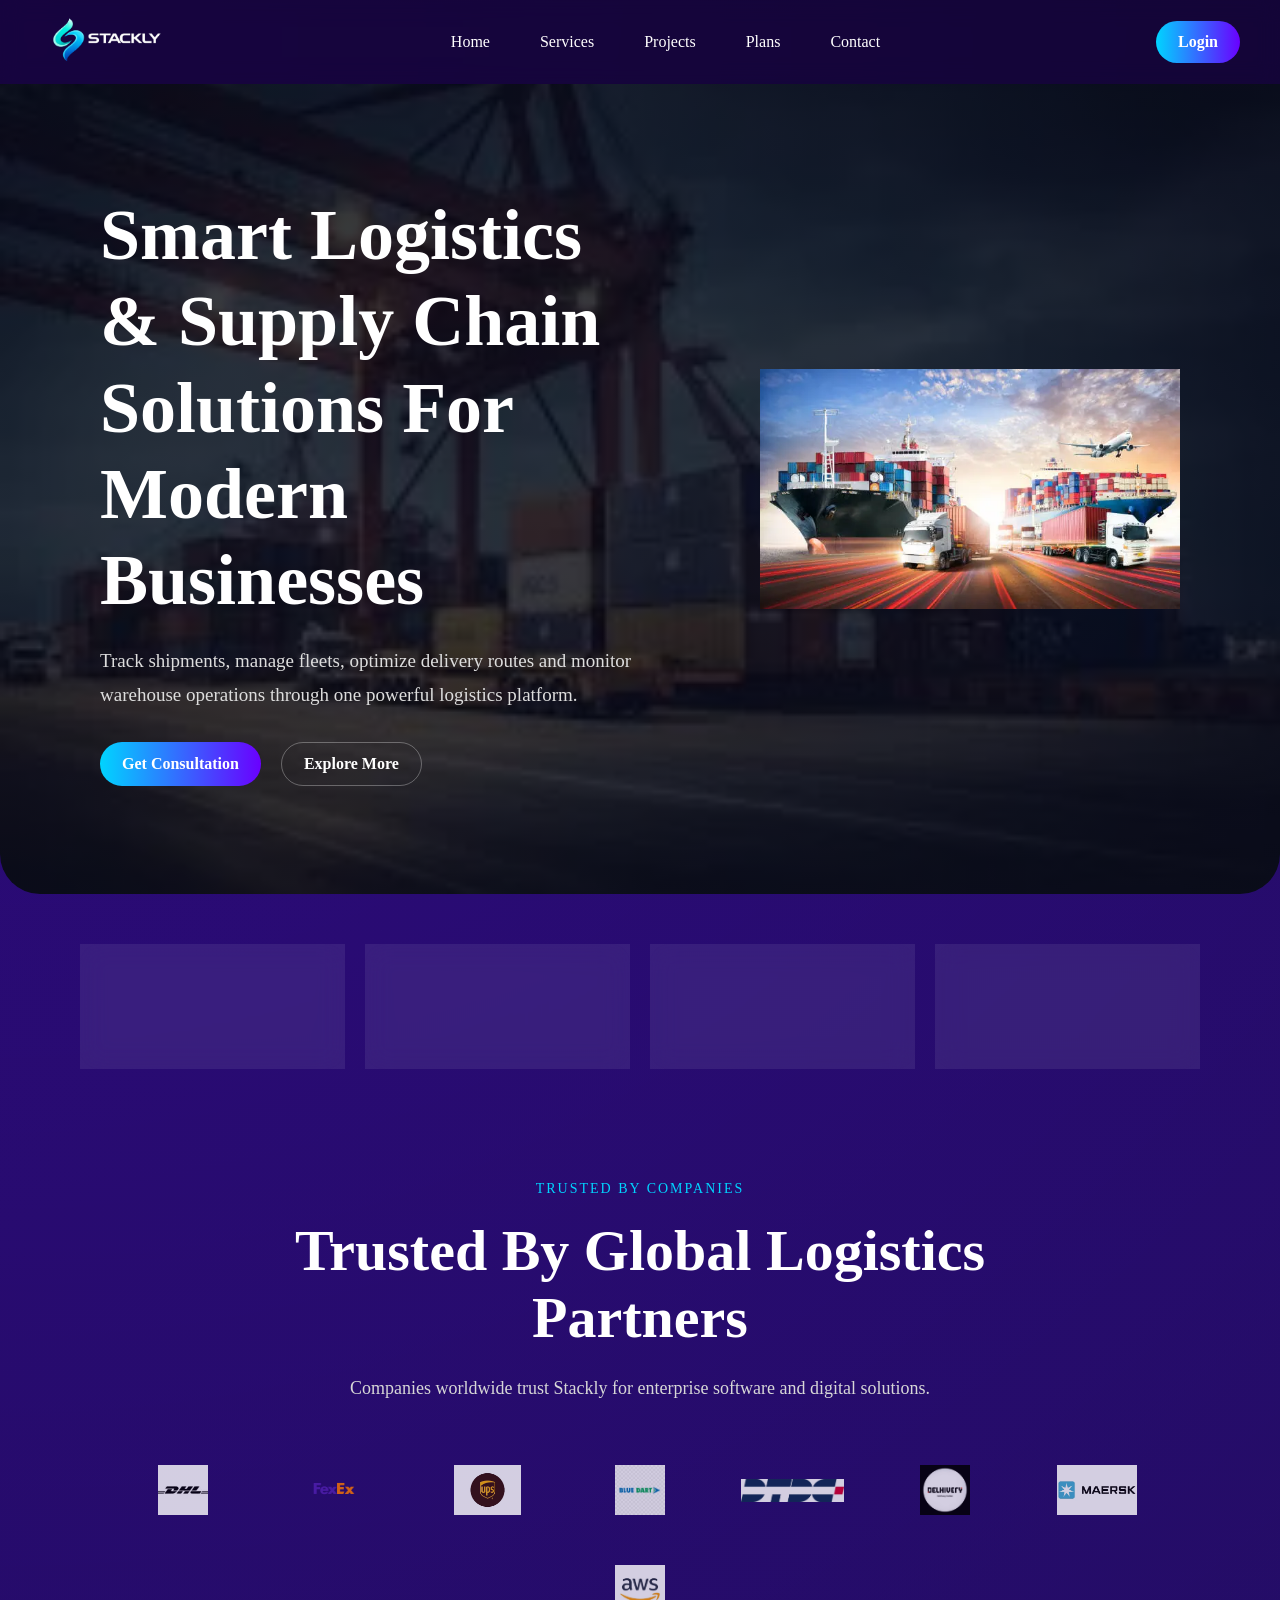
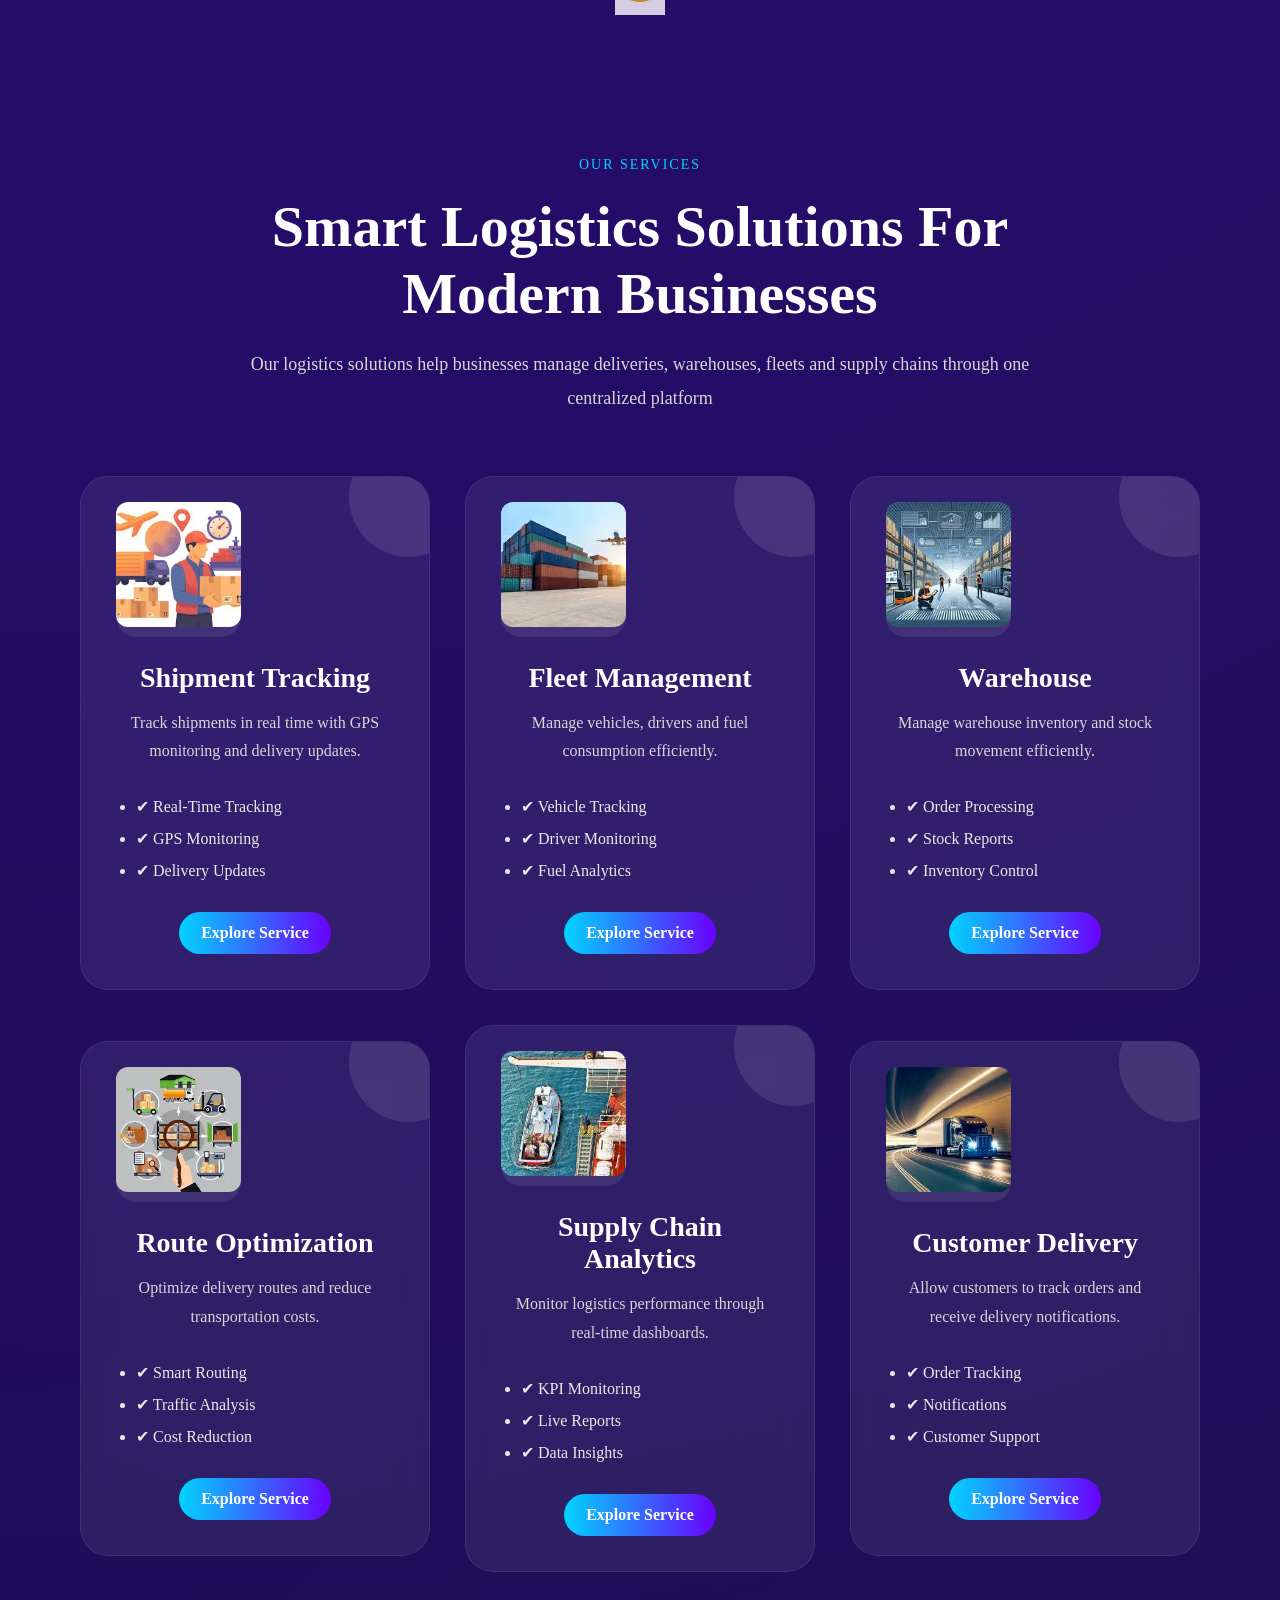
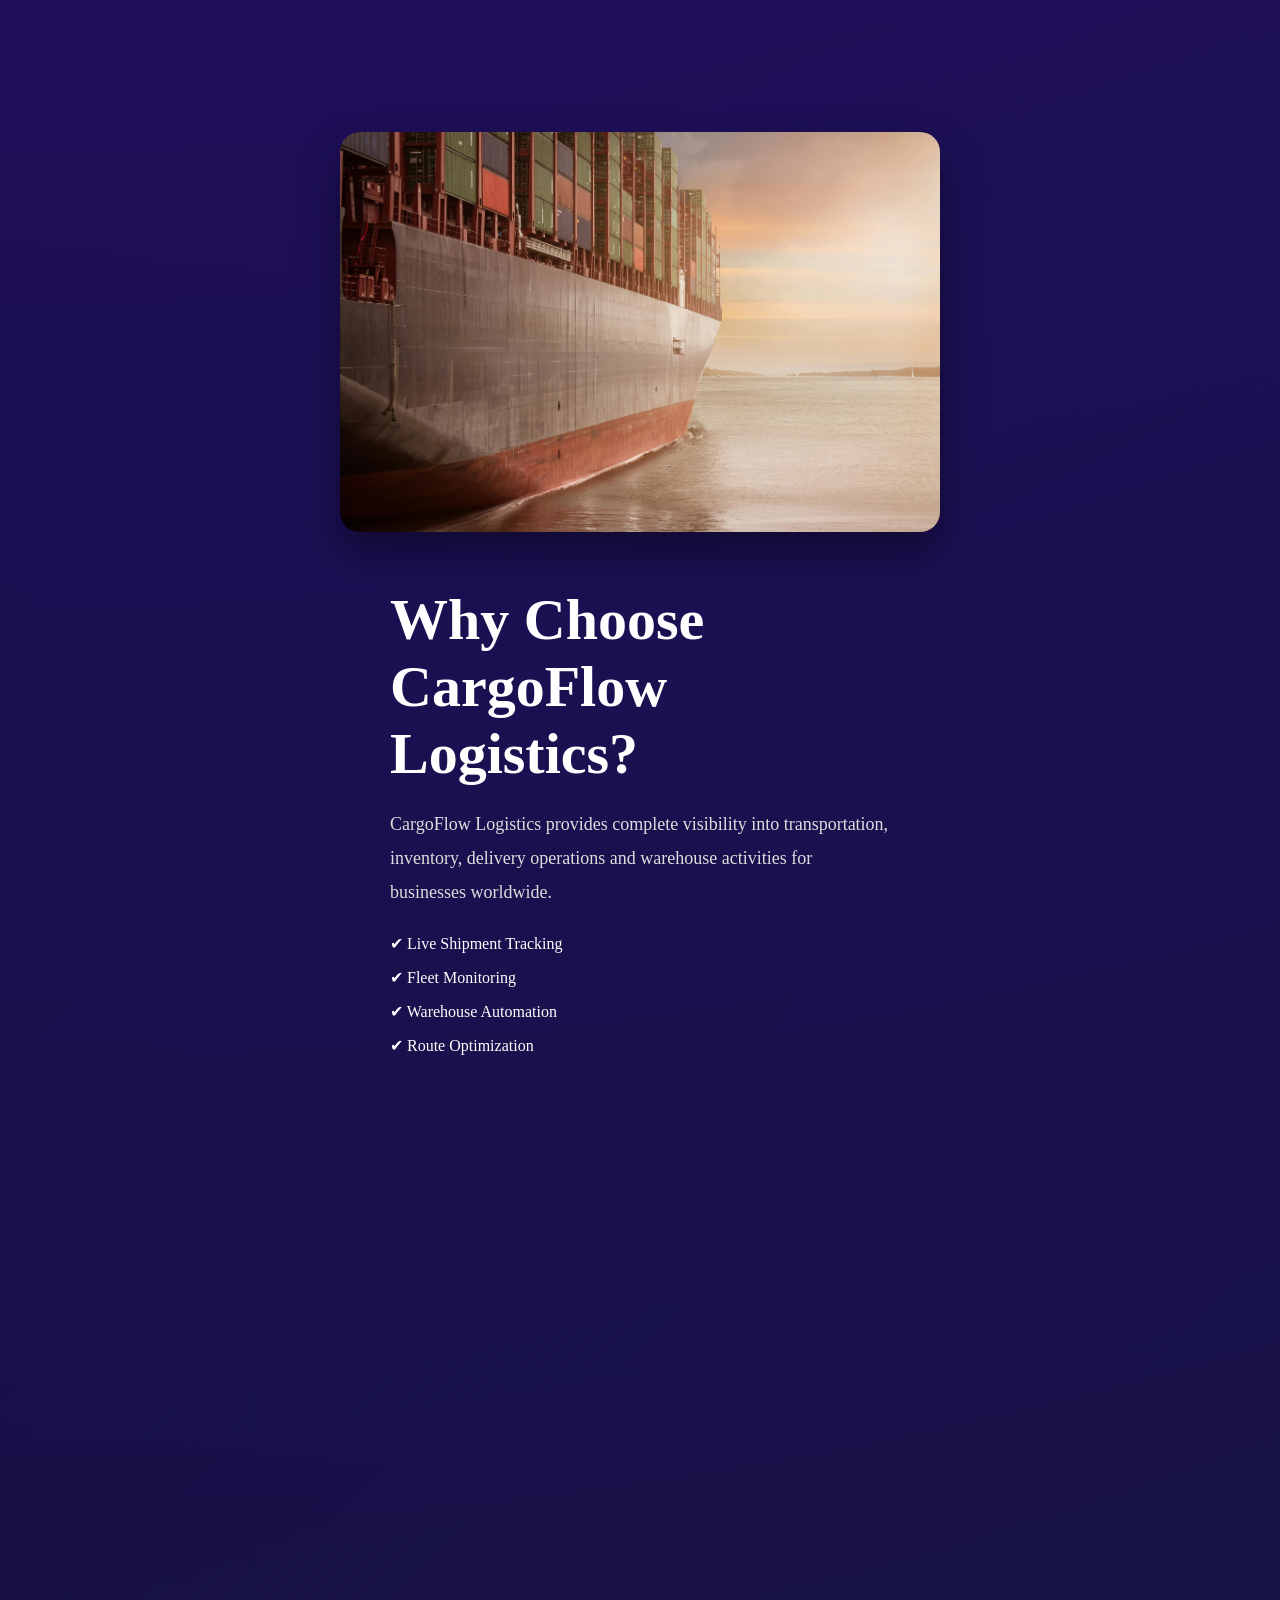
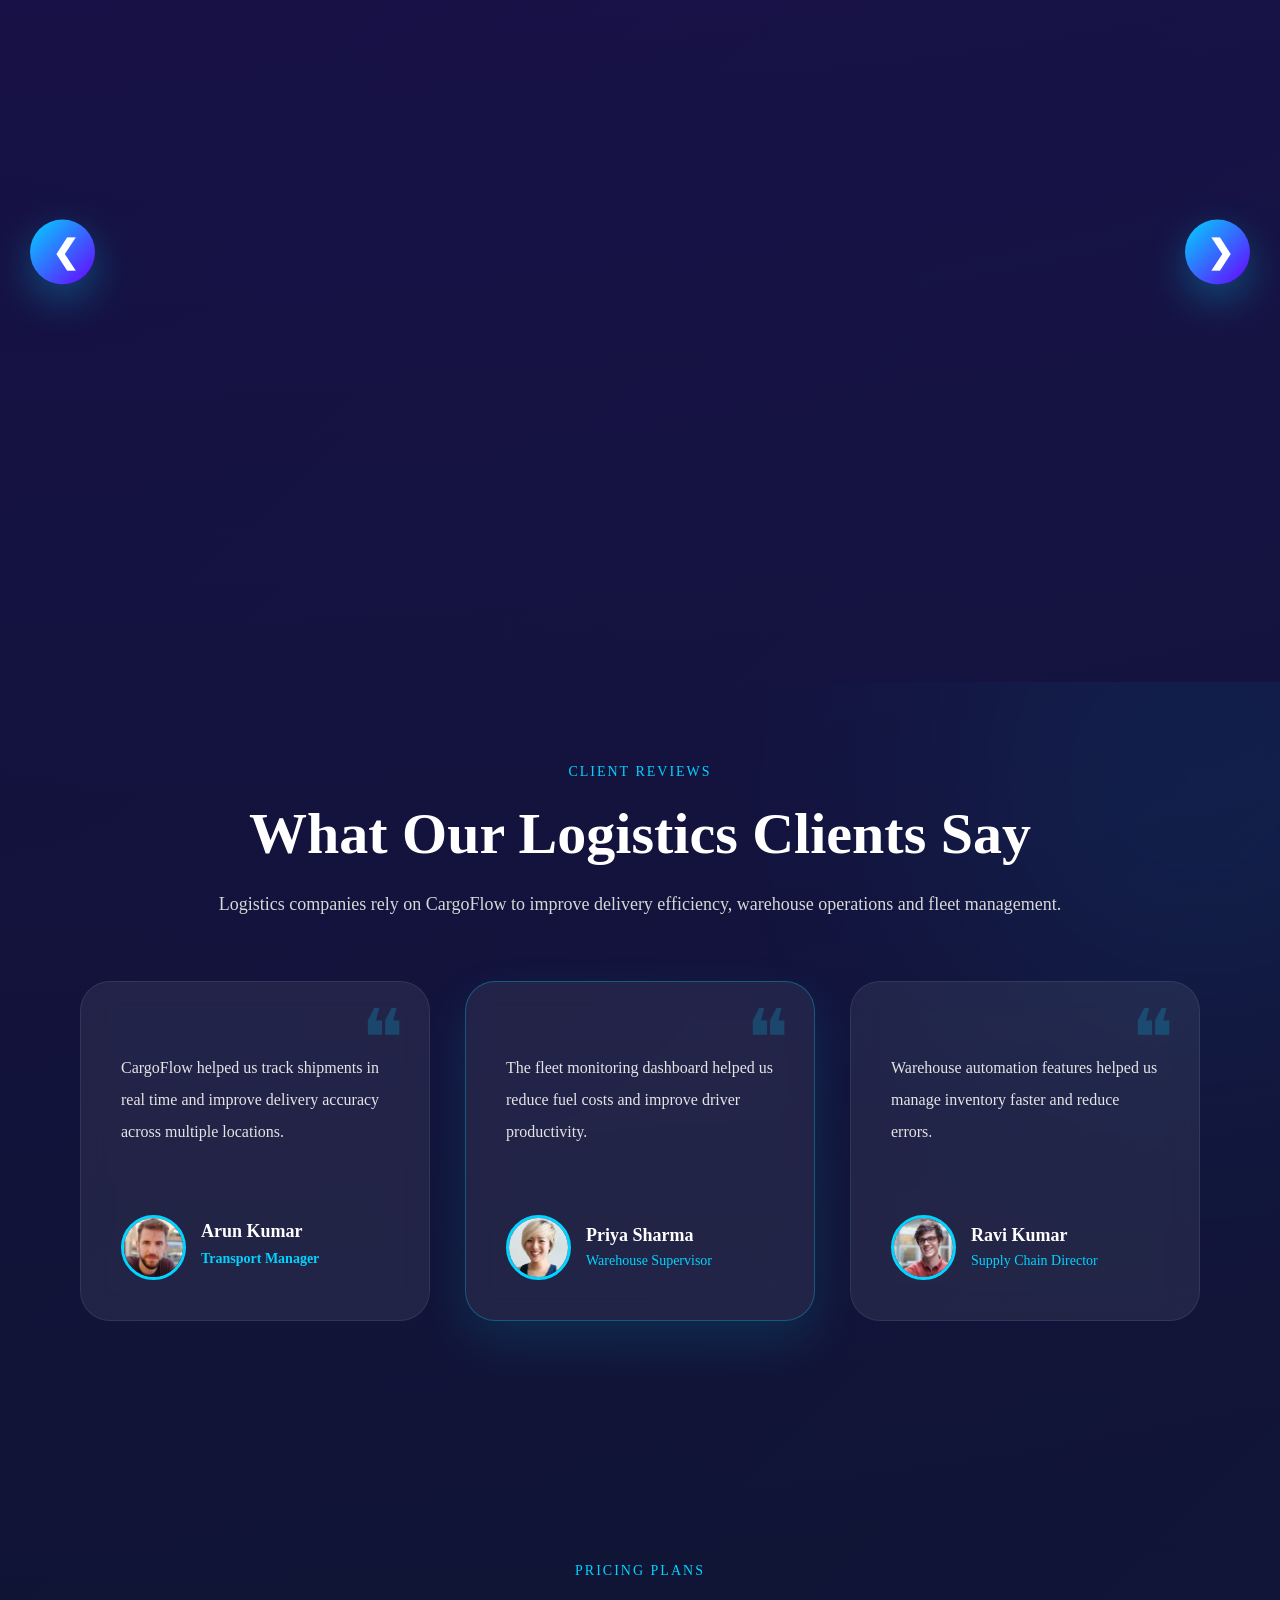
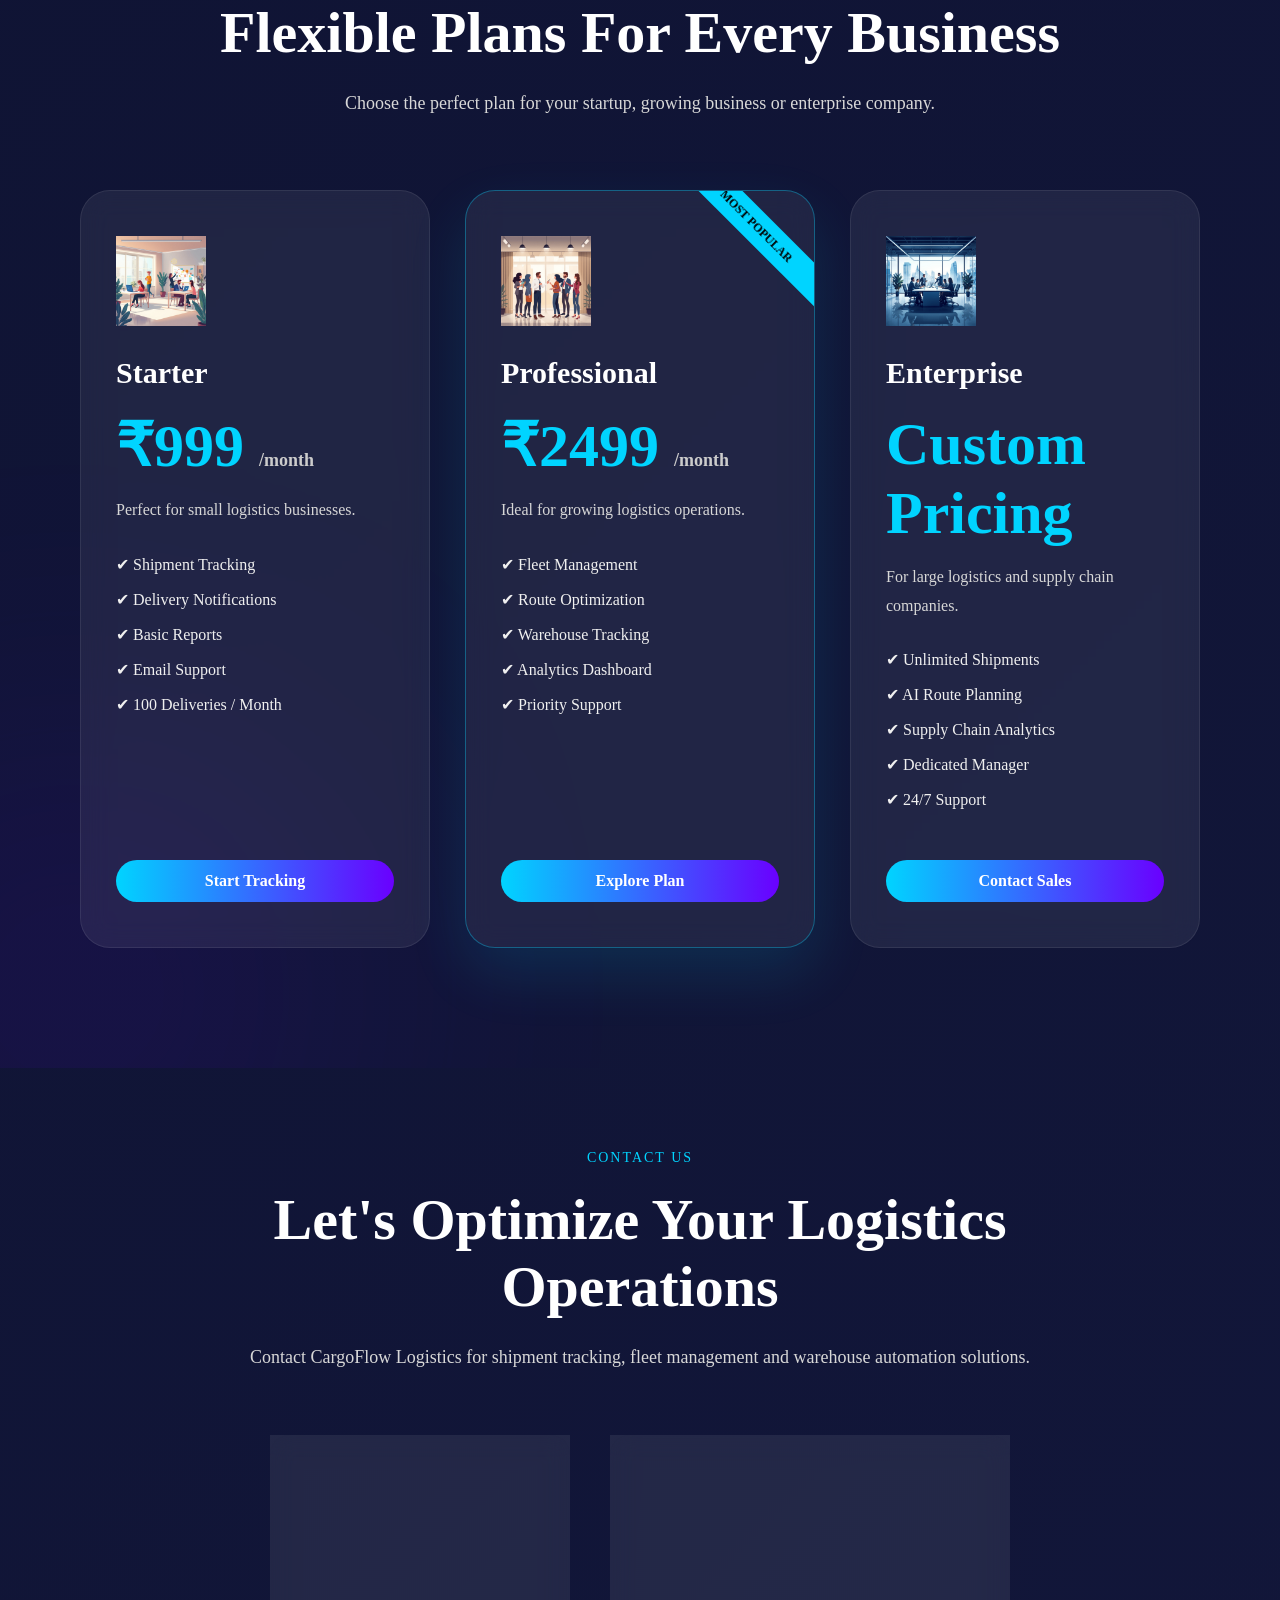
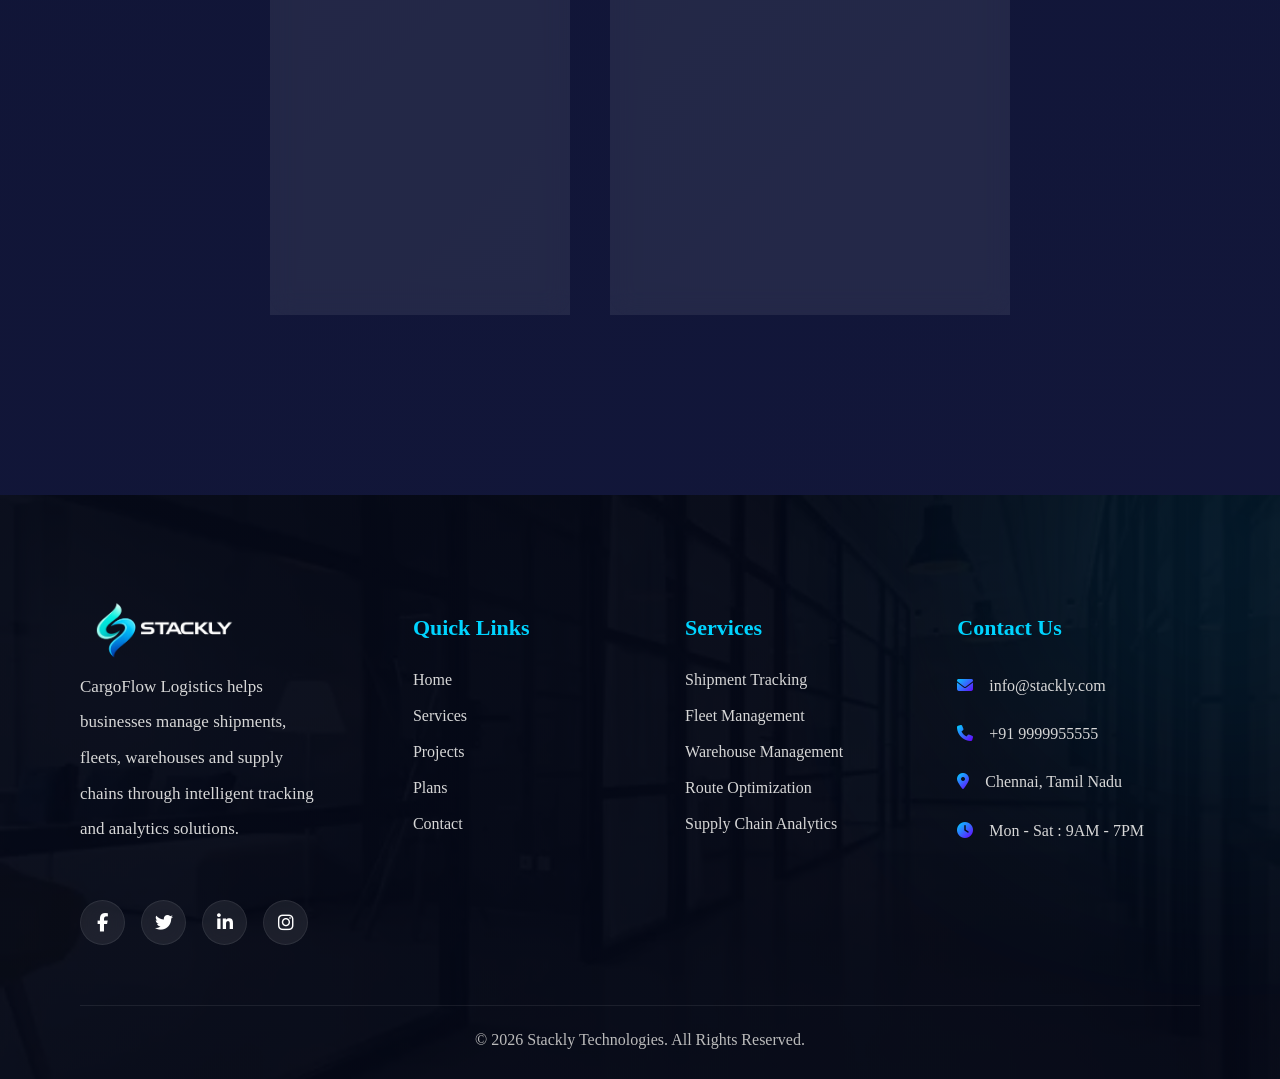
==== commit fdfda491: "dashborads" ====
--- a/index.html
+++ b/index.html
@@ -45,7 +45,7 @@
   </nav>
 
   <!-- LOGIN -->
-   <a href="404.html">
+   <a href="signin.html">
   <button>Login</button>
 </a>
   <!-- <button onclick="window.location.href='signin.html'">
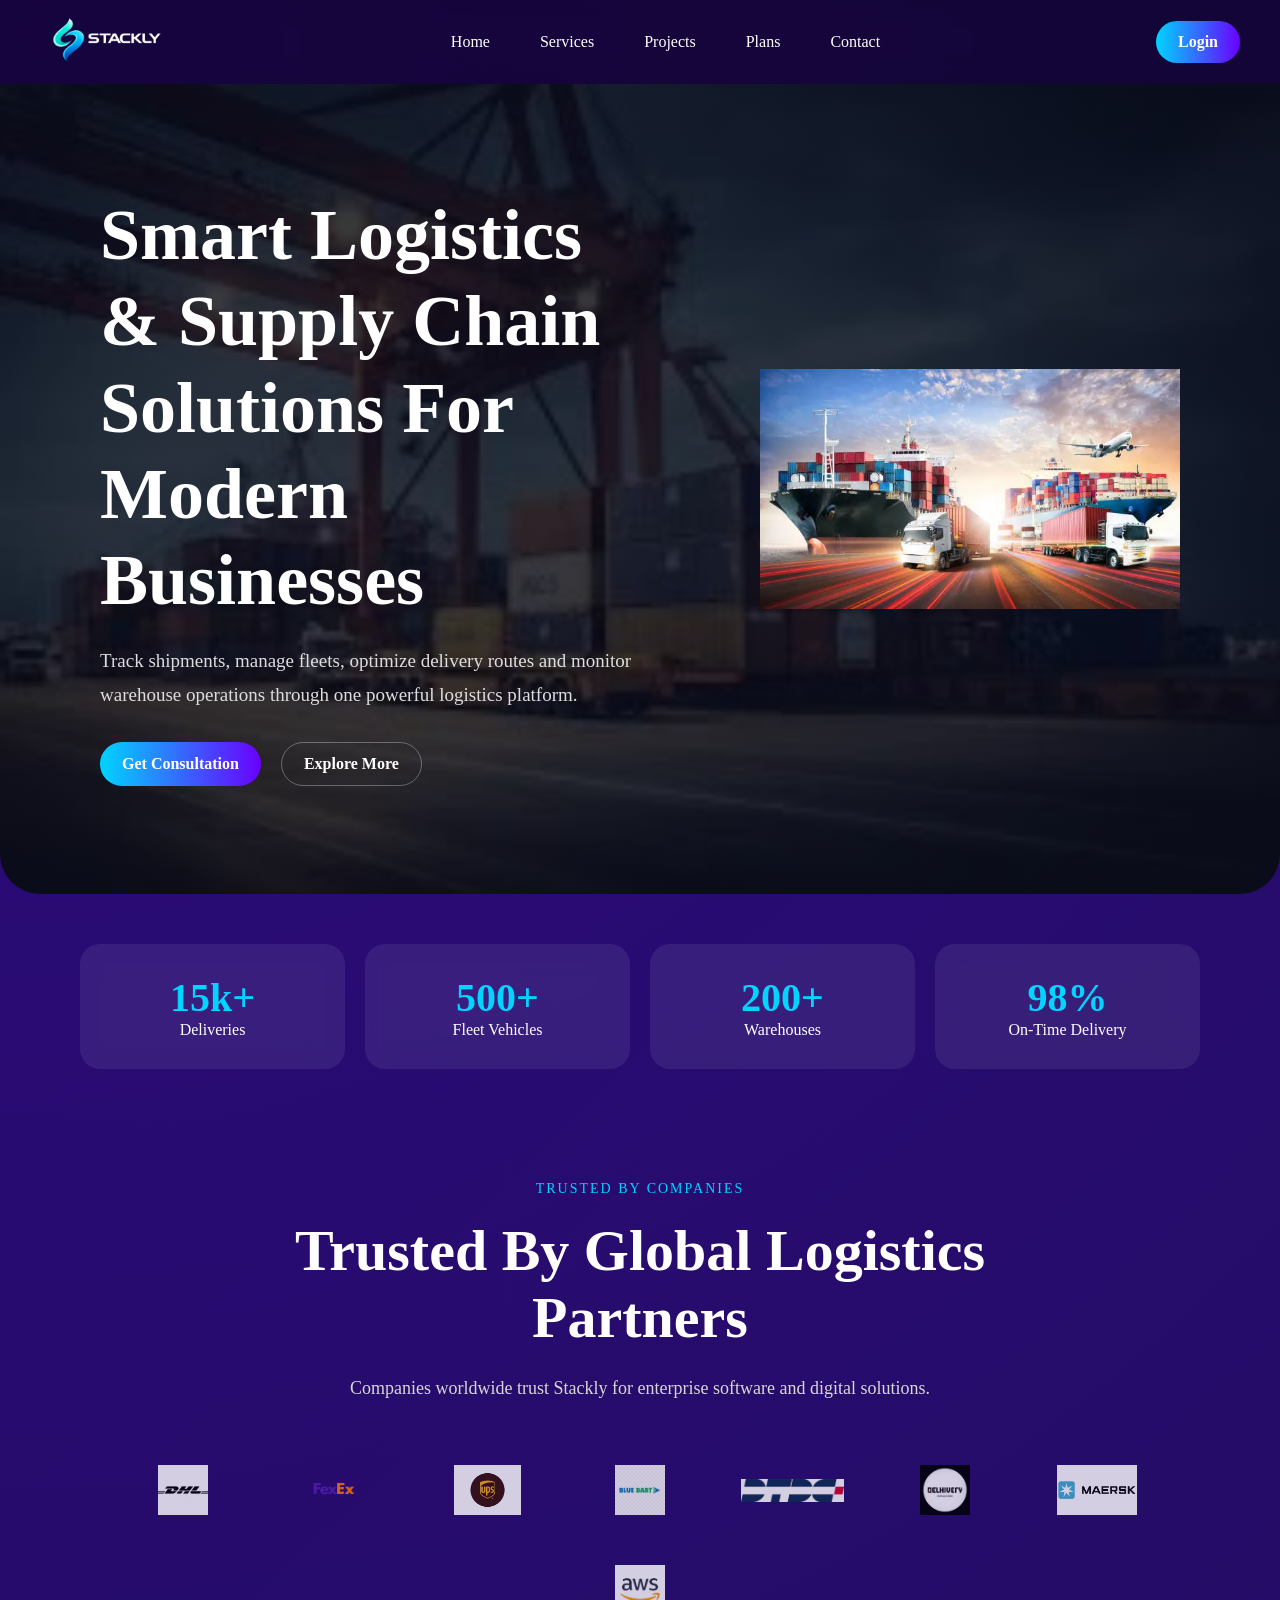
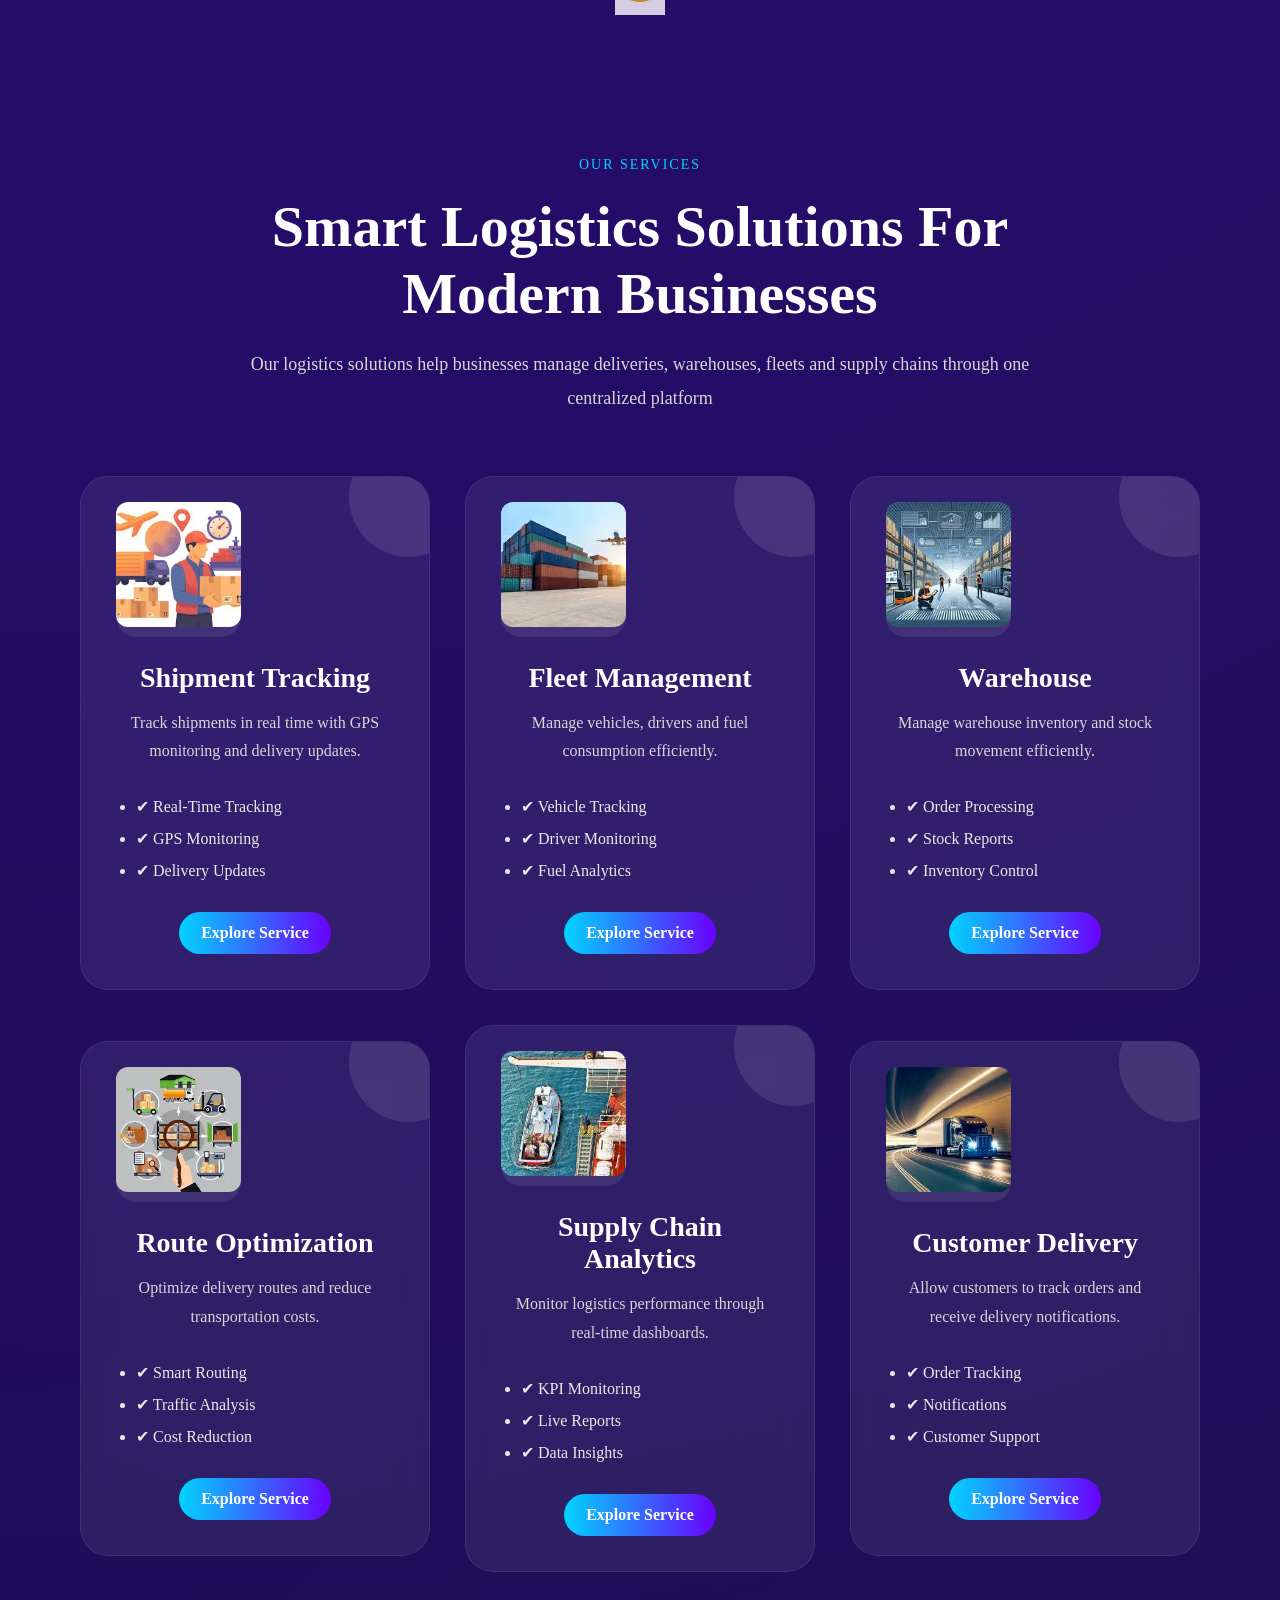
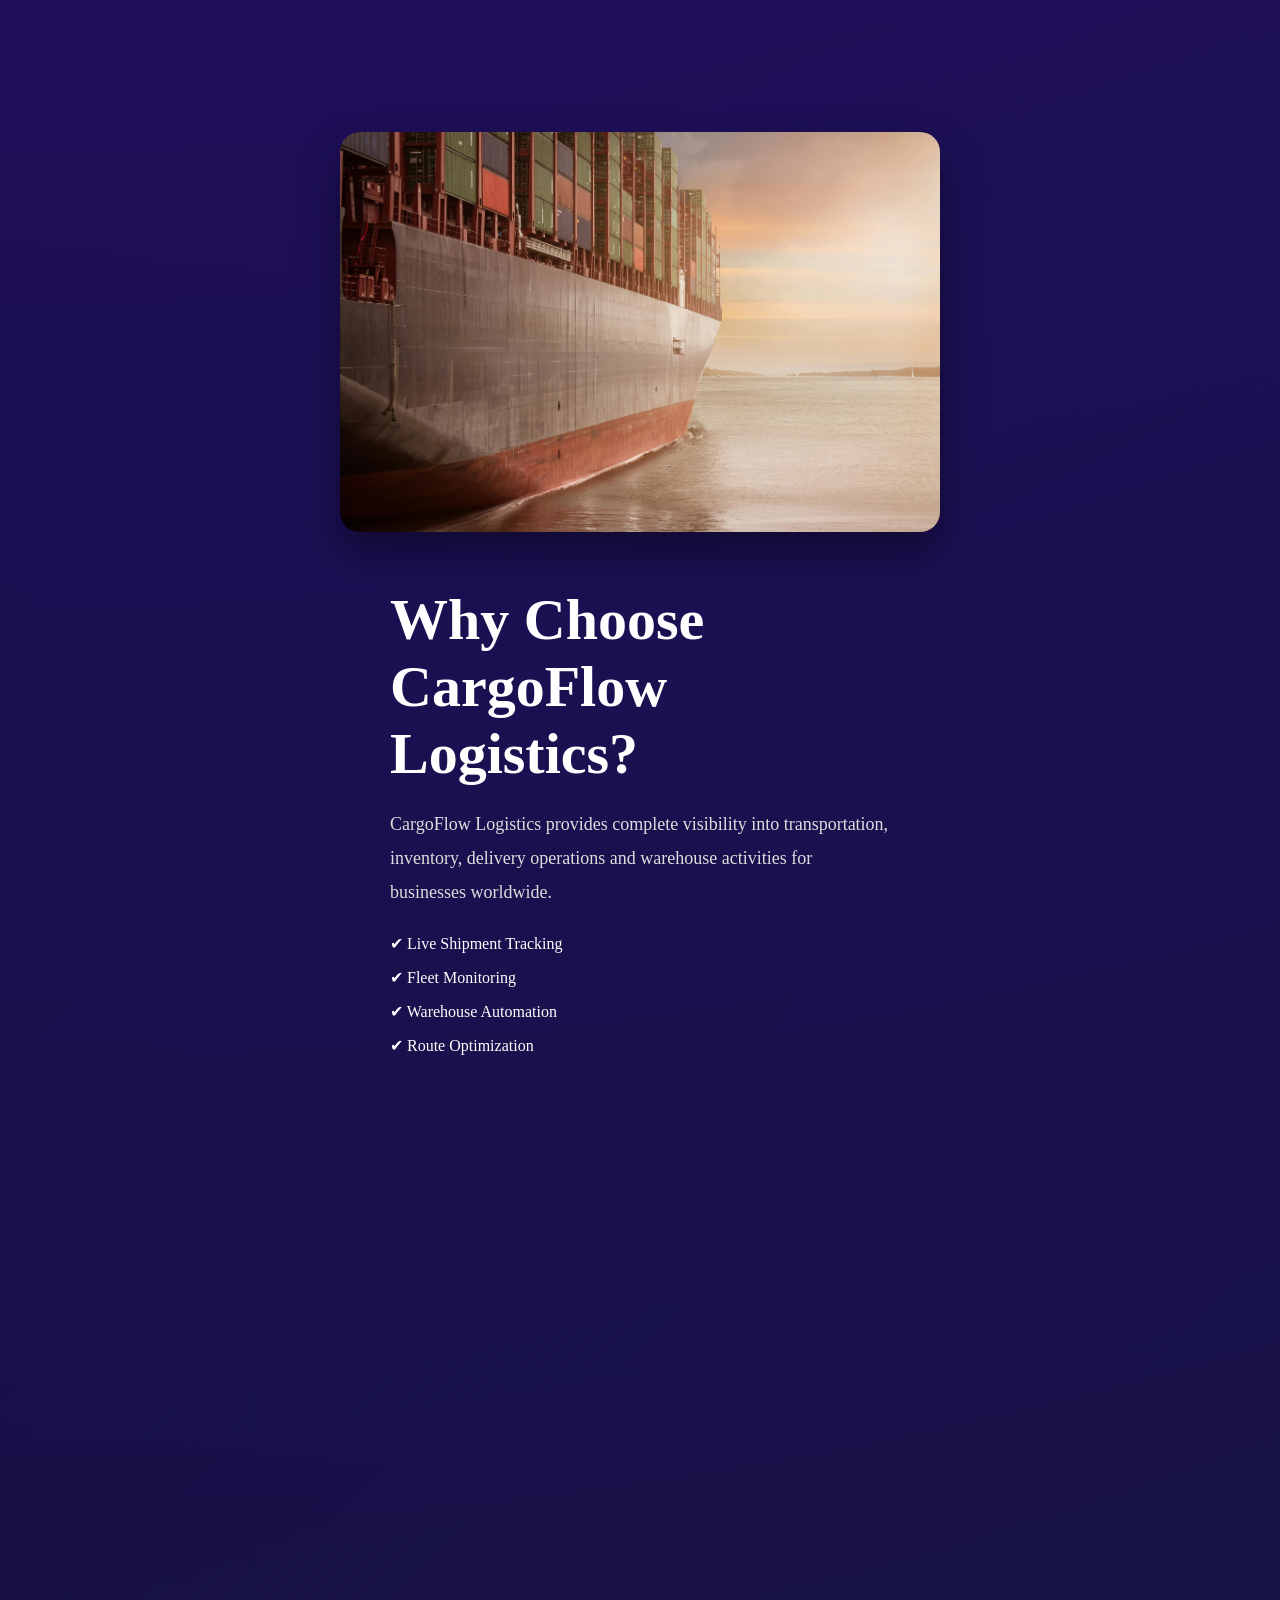
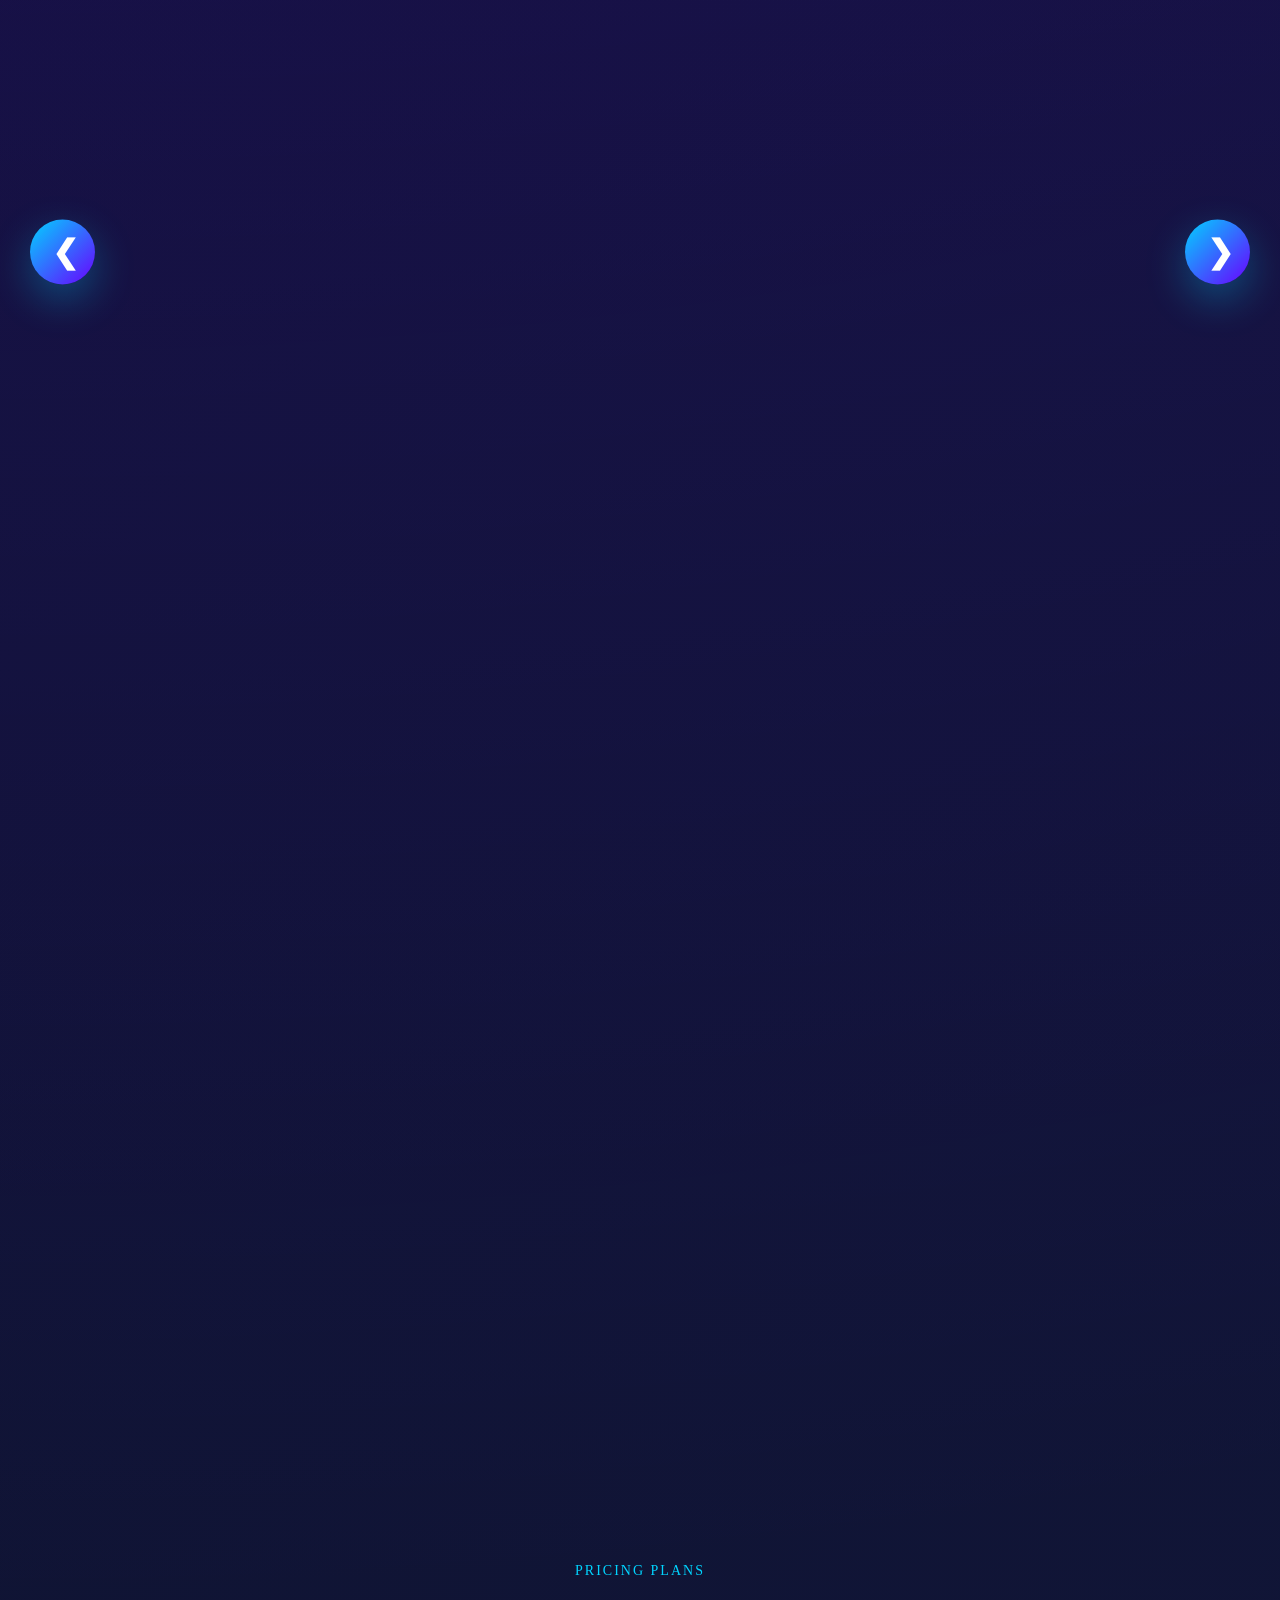
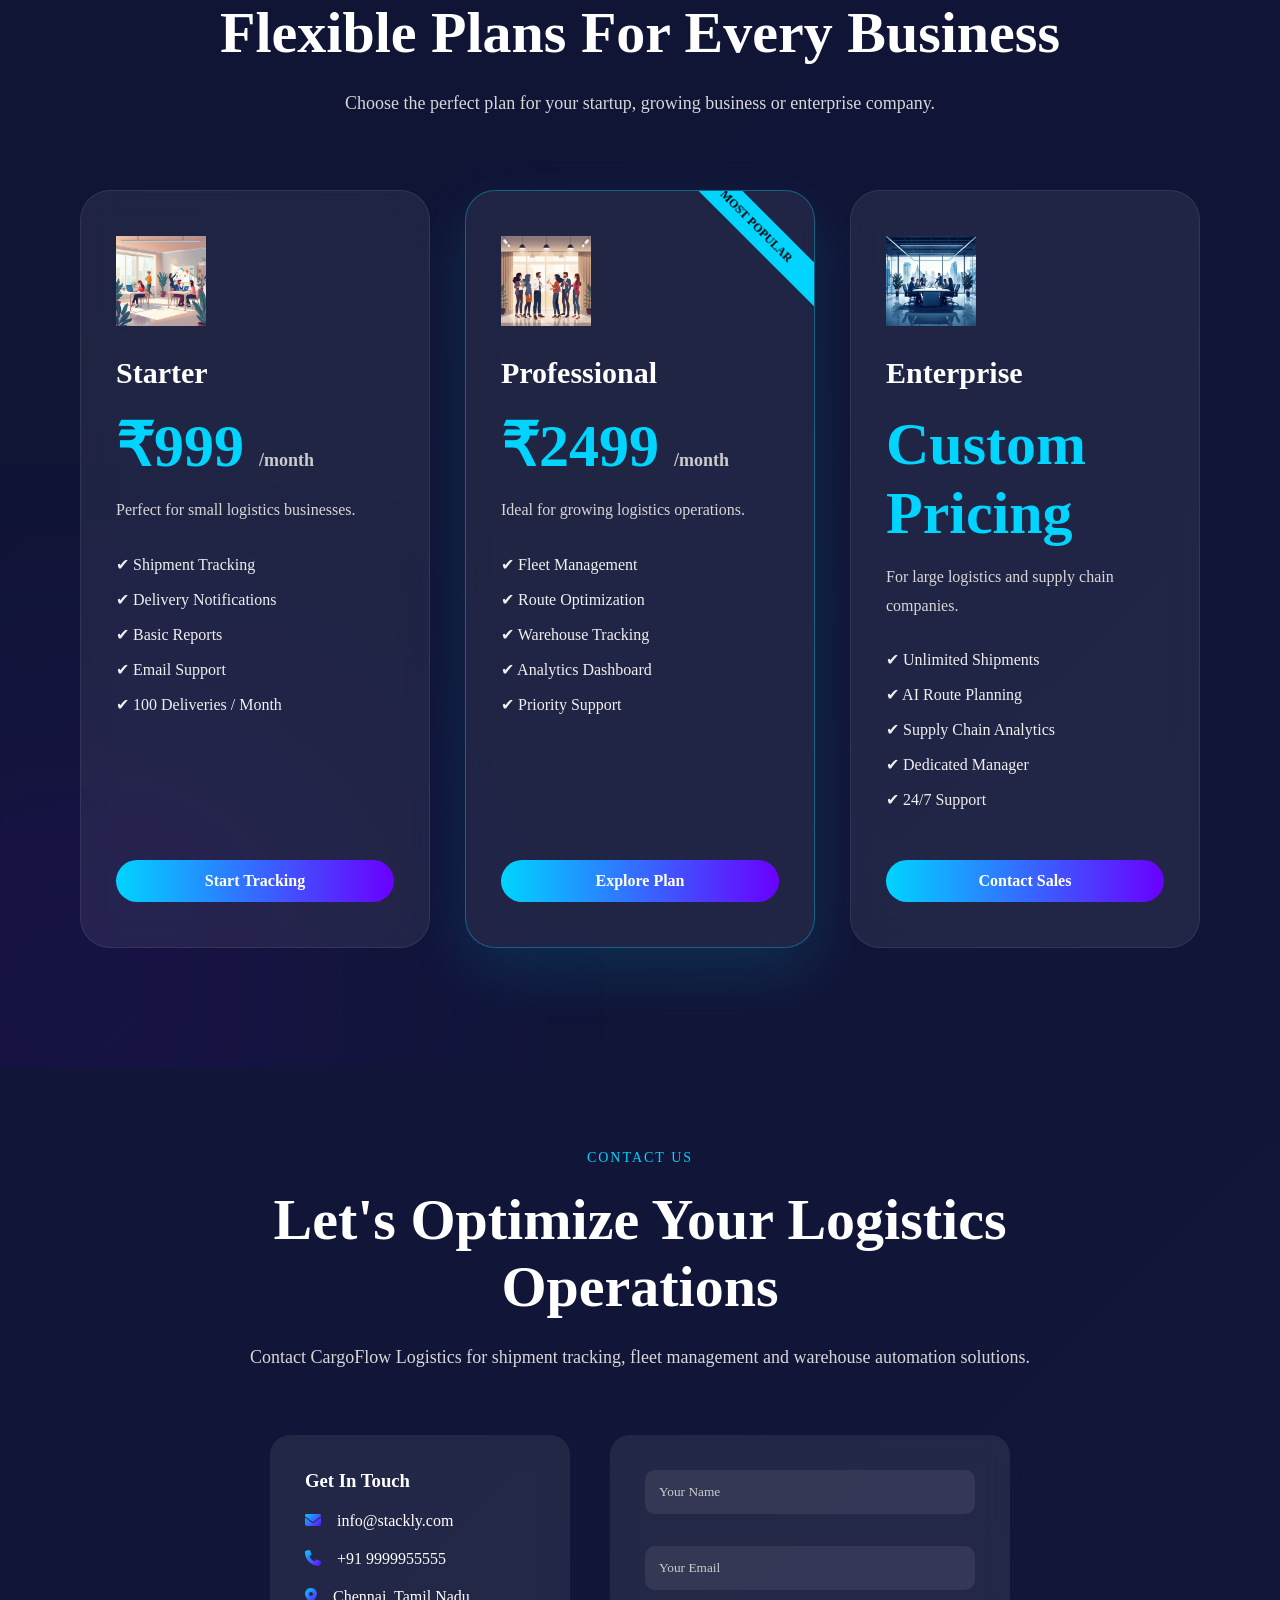
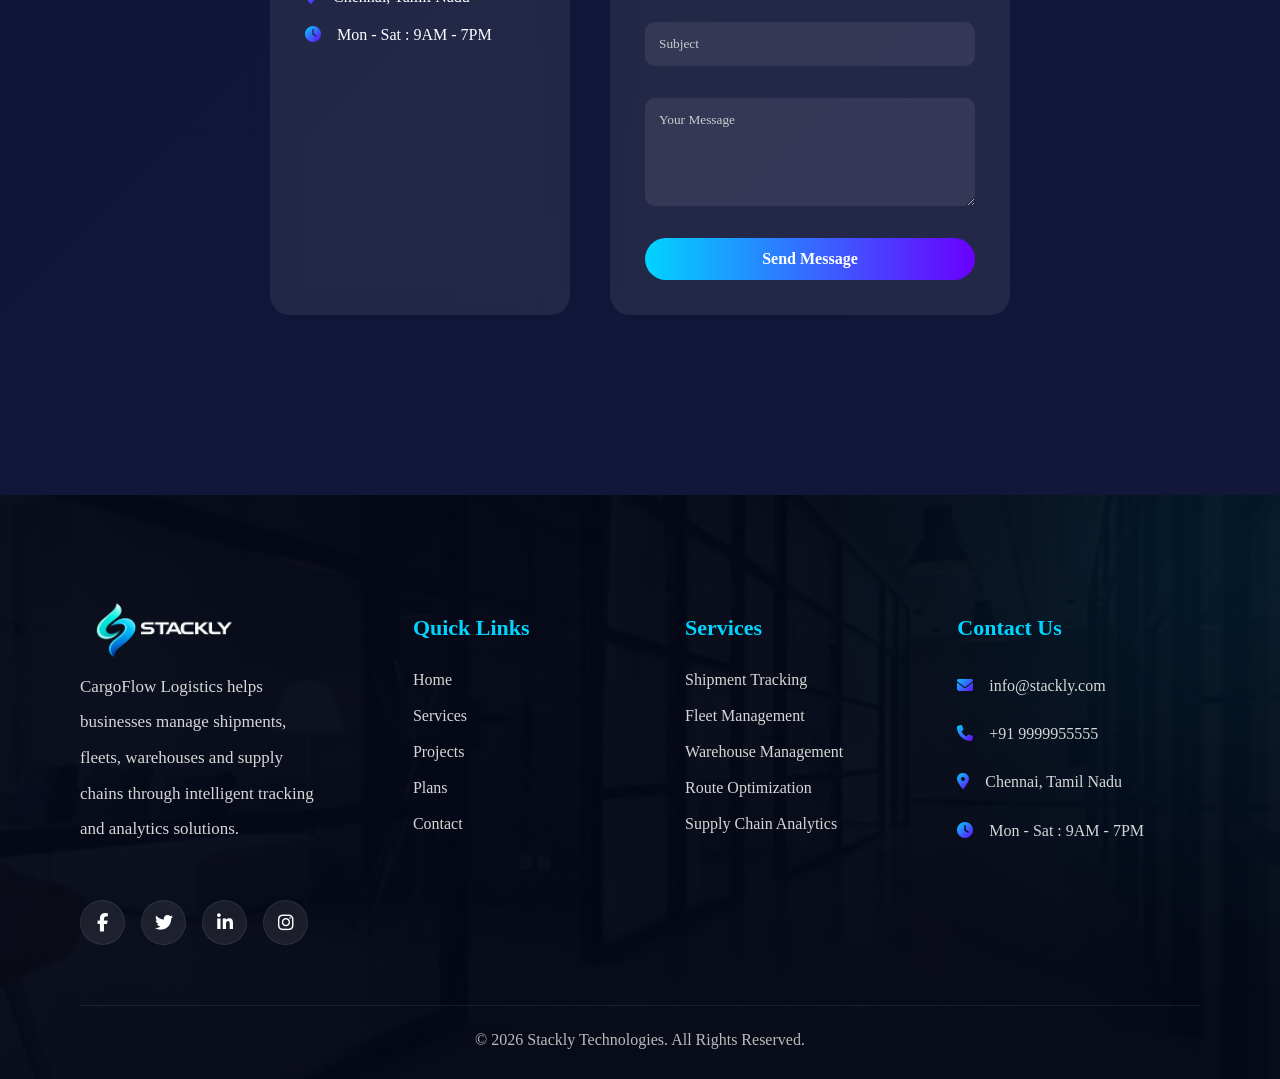
==== commit aa8ed699: "navbar login" ====
--- a/index.html
+++ b/index.html
@@ -90,7 +90,7 @@
     Contact
   </a>
 
-  <button onclick="window.location.href='404.html'">
+  <button onclick="window.location.href='signin.html'">
     Login
 </button>
 
